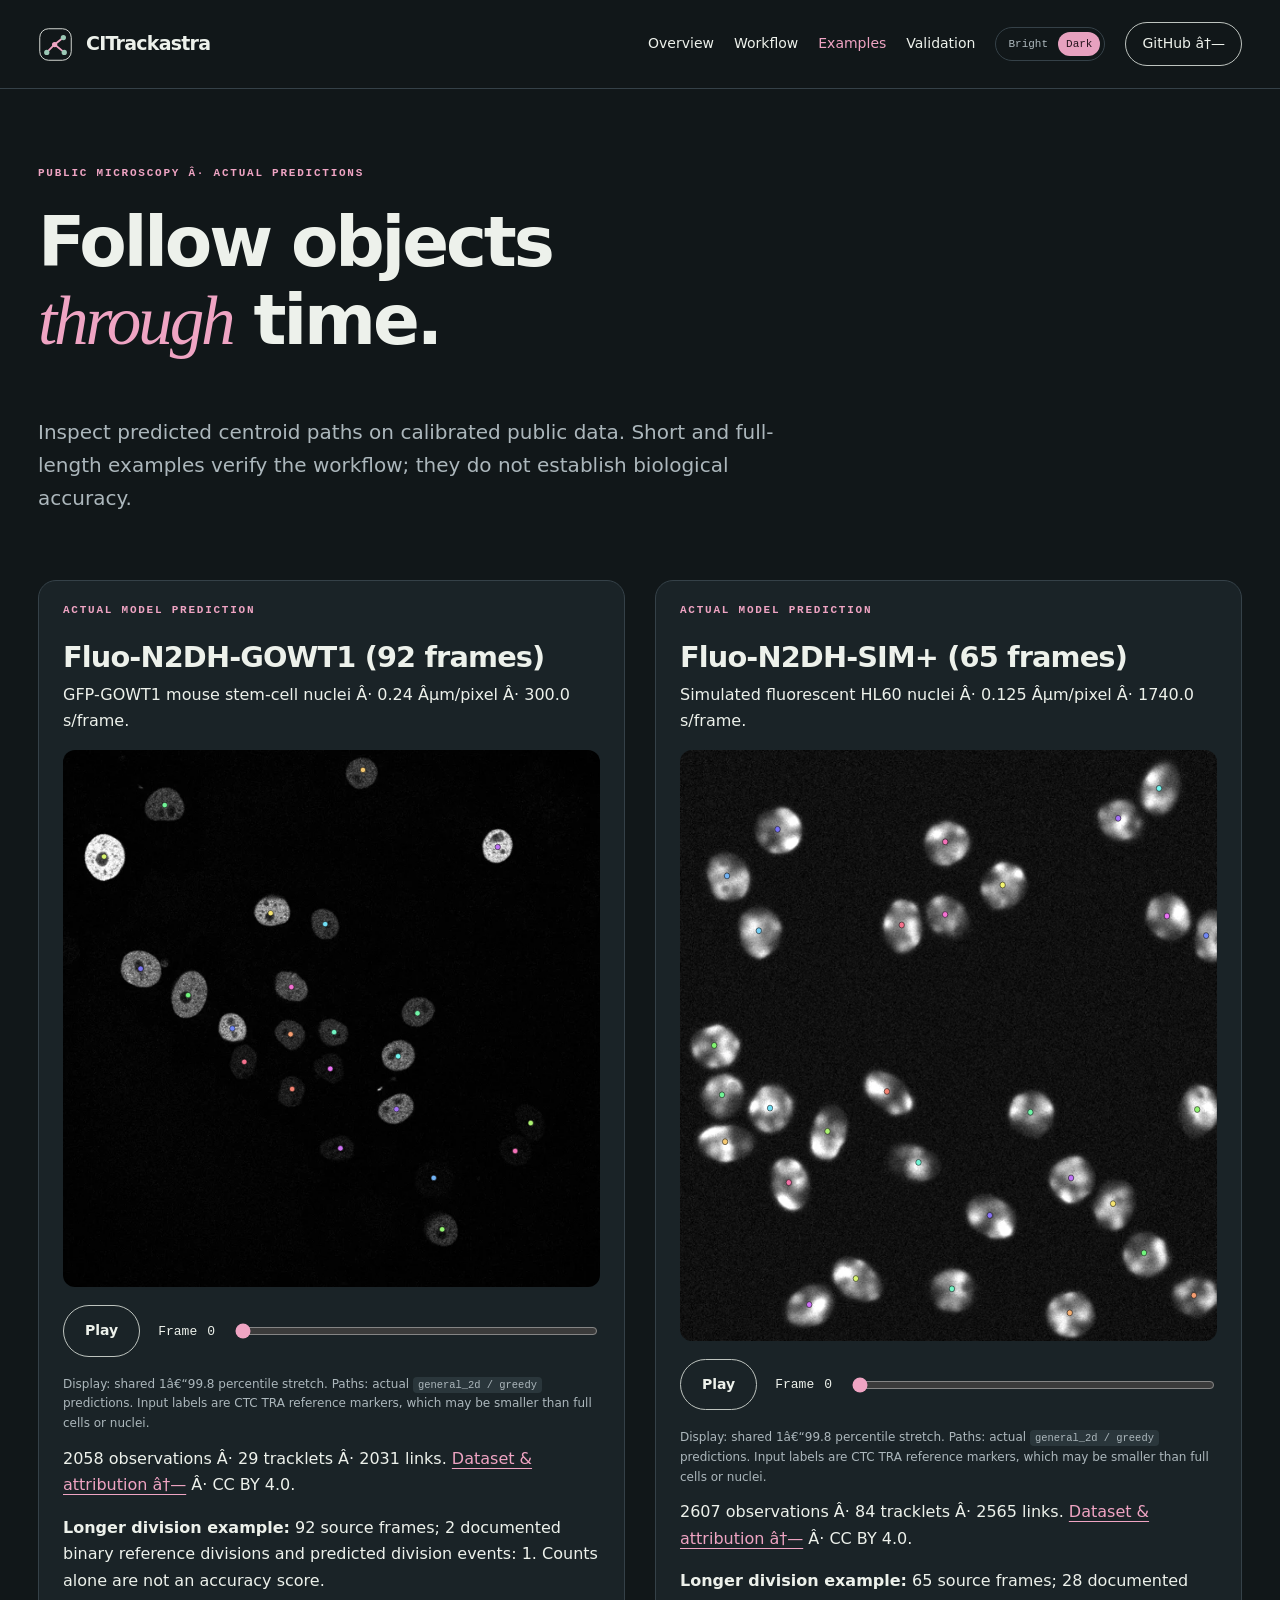
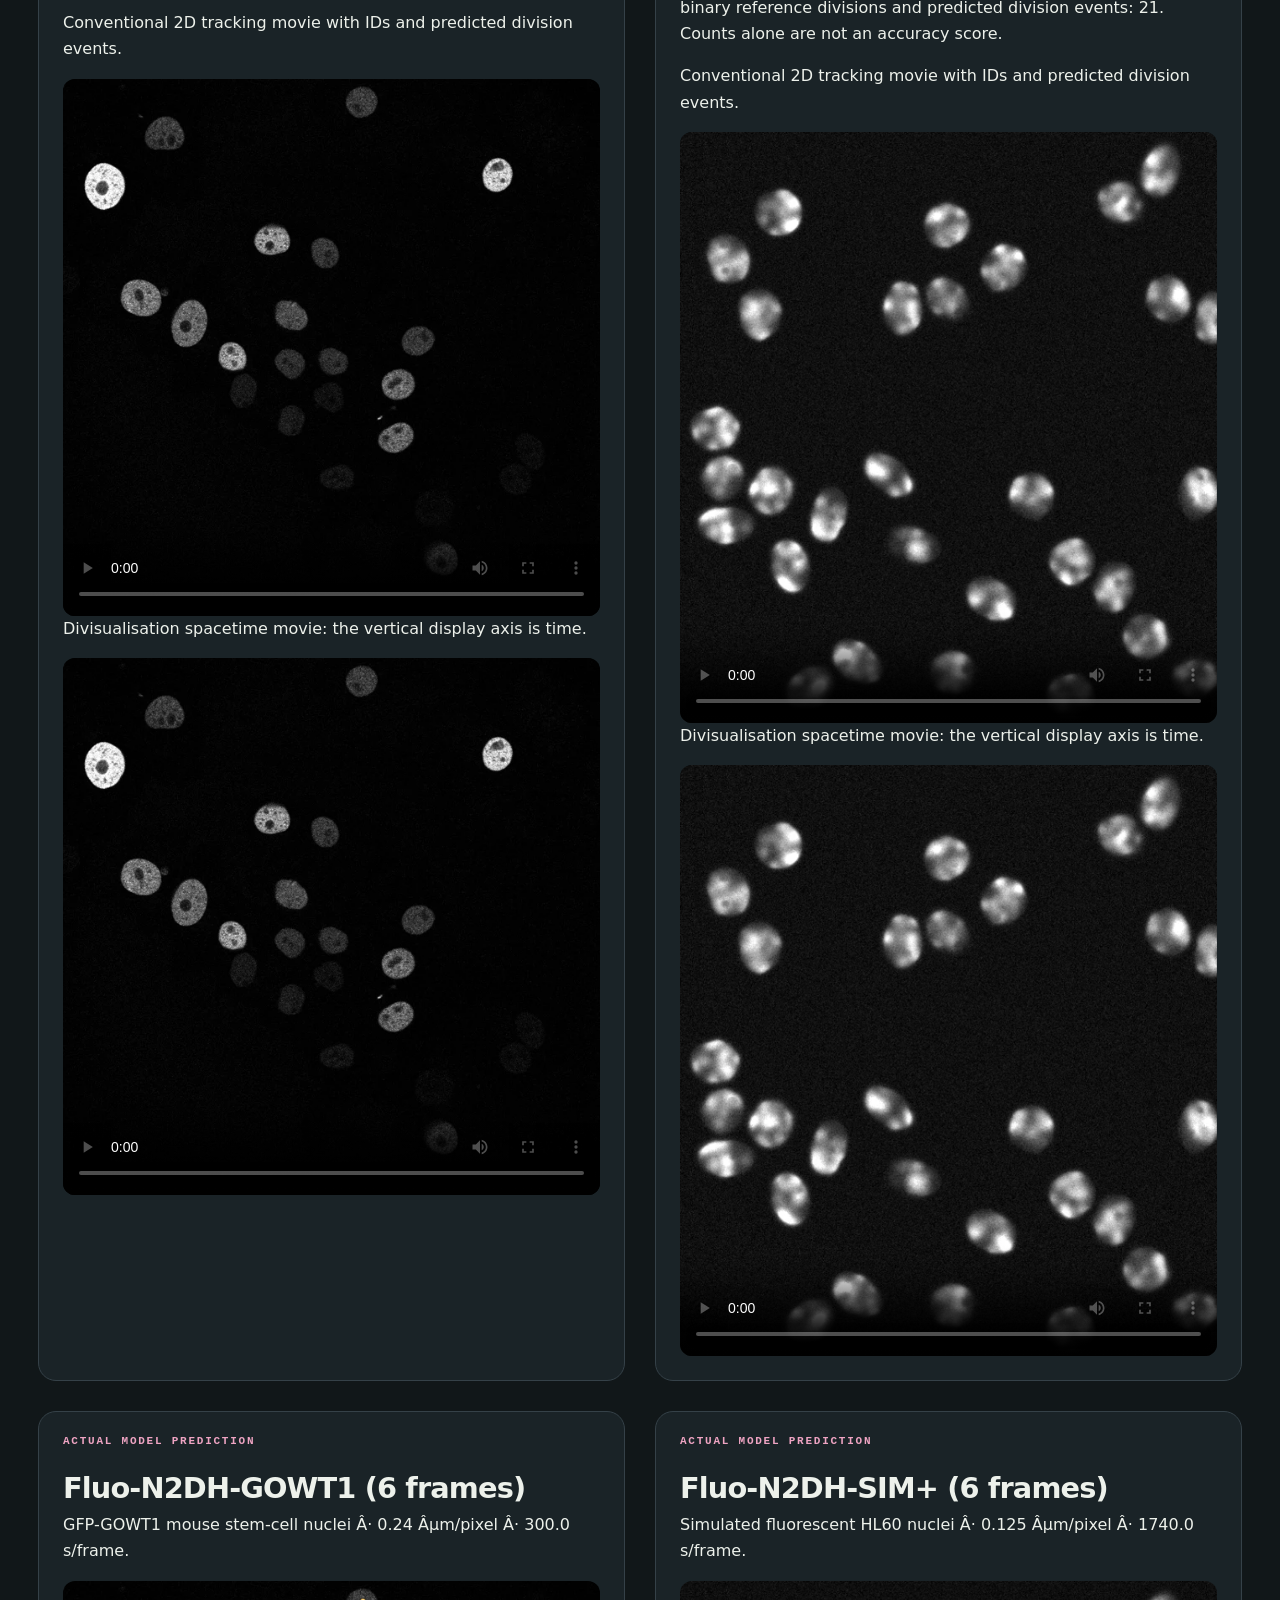
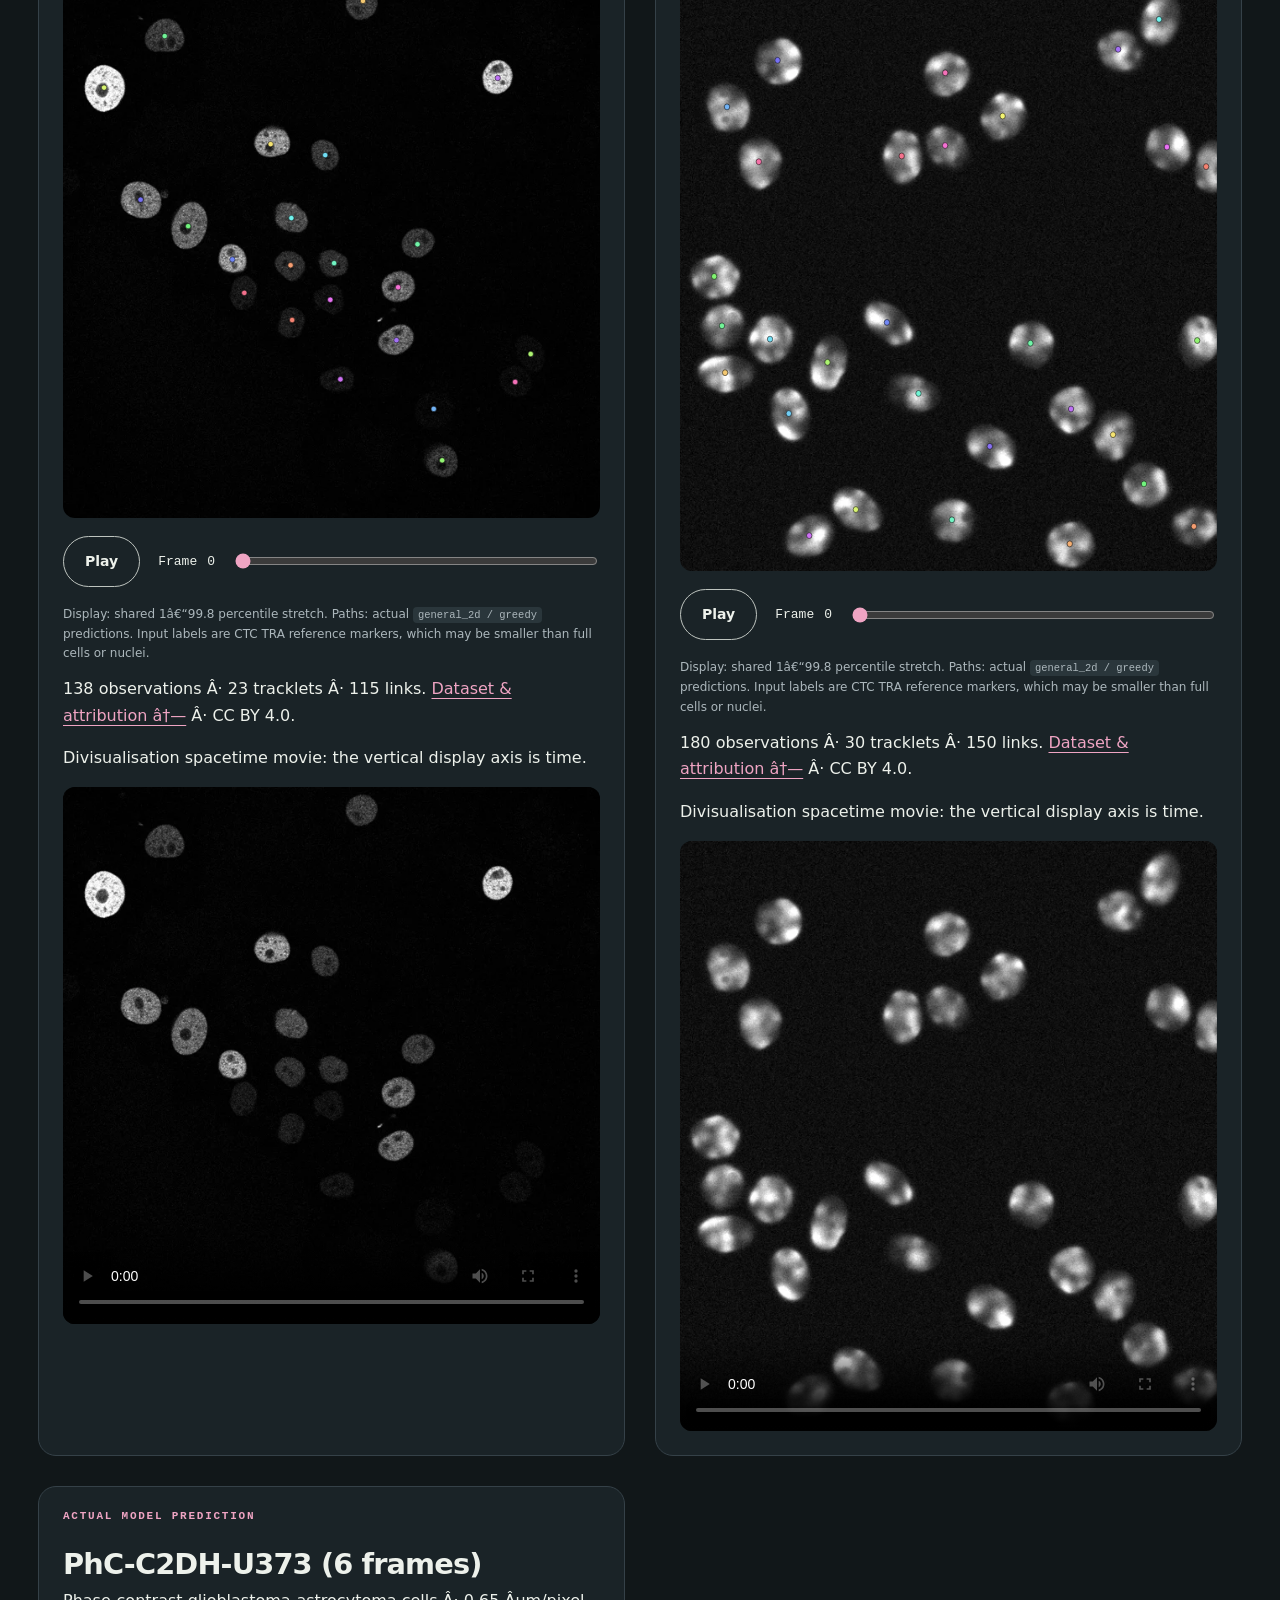
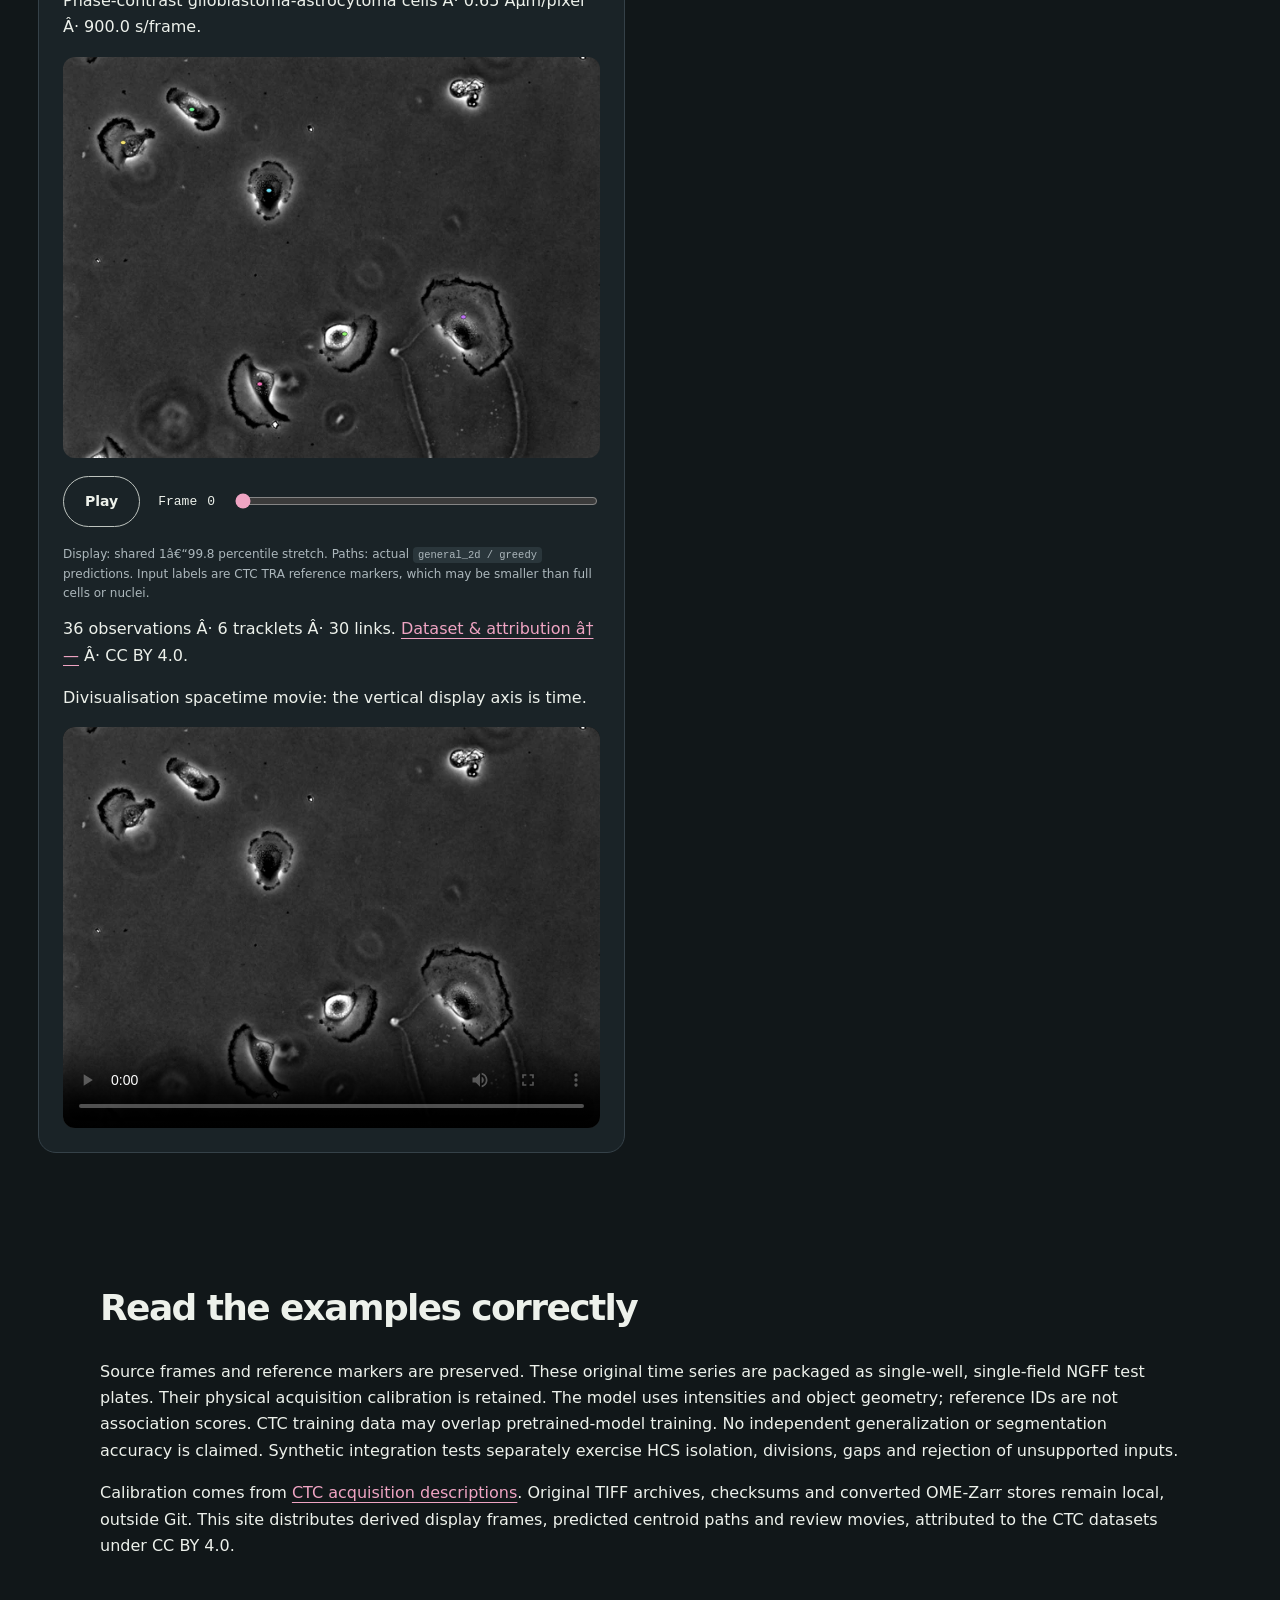
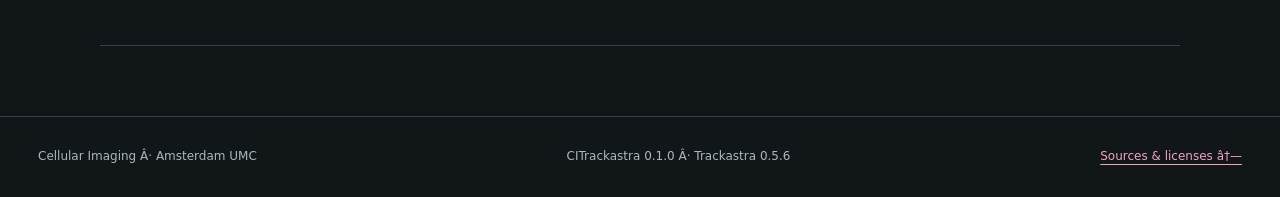
==== docs/examples.html @ 77b4cdcf "Add CITrackastra plate tracking workflow, movies, skills and documentation" ====
<!doctype html><html lang="en" data-theme="dark"><head><meta charset="utf-8"><meta name="viewport" content="width=device-width,initial-scale=1"><meta name="description" content="Calibrated OME-Zarr cell tracking with Trackastra, Bilayers and BIOMERO."><title>Actual tracking examples Â· CITrackastra</title><script src="assets/theme.js"></script><link rel="stylesheet" href="assets/style.css"><link rel="stylesheet" href="assets/themes.css"><link rel="stylesheet" href="assets/tracking.css"><script src="assets/site.js" defer></script></head><body><a class="skip" href="#main">Skip to content</a><header class="topbar"><div class="shell nav"><a class="brand" href="index.html"><svg viewBox="0 0 40 40" fill="none" aria-hidden="true"><rect x="2" y="2" width="36" height="36" rx="10" stroke="currentColor"/><path d="M10 29L19 20L29 12M19 20L30 29" stroke="#efa4c3" stroke-width="2"/><circle cx="10" cy="29" r="3" fill="#9bc8b5"/><circle cx="19" cy="20" r="3" fill="#efa4c3"/><circle cx="29" cy="12" r="3" fill="#9bc8b5"/><circle cx="30" cy="29" r="3" fill="#9bc8b5"/></svg>CITrackastra</a><nav class="navlinks" aria-label="Main navigation"><a href="index.html">Overview</a><a href="workflow.html">Workflow</a><a href="examples.html" aria-current="page">Examples</a><a href="validation.html">Validation</a><button type="button" class="theme-toggle" data-theme-toggle aria-label="Theme: Dark. Switch to Bright" aria-pressed="true"><span class="theme-bright">Bright</span><span class="theme-dark">Dark</span></button><a class="repo" href="https://github.com/Cellular-Imaging-Amsterdam-UMC/citrackastra">GitHub â†—</a></nav></div></header><main class="shell" id="main"><section class="page-head"><div class="eyebrow">Public microscopy Â· actual predictions</div><h1>Follow objects<br><em>through</em> time.</h1><p>Inspect predicted centroid paths on calibrated public data. Short and full-length examples verify the workflow; they do not establish biological accuracy.</p></section><div class="tracking-gallery"><article class="sample"><div class="sample-body"><div class="eyebrow">ACTUAL MODEL PREDICTION</div><h2>Fluo-N2DH-GOWT1 (92 frames)</h2><p>GFP-GOWT1 mouse stem-cell nuclei Â· 0.24 Âµm/pixel Â· 300.0 s/frame.</p><div class="track-viewer" data-sample="0"><img src="gallery/Fluo-N2DH-GOWT1-01-92frames-0.webp" alt="Source microscopy frame with predicted centroid trajectories"><svg viewBox="0 0 1000 1000" preserveAspectRatio="none" aria-label="Predicted object trajectories"></svg></div><div class="play-controls"><button class="button" type="button" data-play="0">Play</button><label>Frame <output id="frame-0">0</output><input type="range" min="0" max="91" value="0" step="1" data-frame="0" aria-label="Frame for Fluo-N2DH-GOWT1 (92 frames)"></label></div><p class="fine">Display: shared 1â€“99.8 percentile stretch. Paths: actual <code>general_2d / greedy</code> predictions. Input labels are CTC TRA reference markers, which may be smaller than full cells or nuclei.</p><p>2058 observations Â· 29 tracklets Â· 2031 links. <a href="https://zenodo.org/records/15608211">Dataset &amp; attribution â†—</a> Â· CC BY 4.0.</p><p><strong>Longer division example:</strong> 92 source frames; 2 documented binary reference divisions and predicted division events: 1. Counts alone are not an accuracy score.</p><p>Conventional 2D tracking movie with IDs and predicted division events.</p><video controls preload="metadata" width="960" poster="gallery/Fluo-N2DH-GOWT1-01-92frames-0.webp"><source src="gallery/Fluo-N2DH-GOWT1-01-92frames-tracking.mp4" type="video/mp4">Your browser does not support MP4 playback.</video><p>Divisualisation spacetime movie: the vertical display axis is time.</p><video controls preload="metadata" width="960" poster="gallery/Fluo-N2DH-GOWT1-01-92frames-0.webp"><source src="gallery/Fluo-N2DH-GOWT1-01-92frames-spacetime.mp4" type="video/mp4">Your browser does not support MP4 playback.</video></div></article><article class="sample"><div class="sample-body"><div class="eyebrow">ACTUAL MODEL PREDICTION</div><h2>Fluo-N2DH-SIM+ (65 frames)</h2><p>Simulated fluorescent HL60 nuclei Â· 0.125 Âµm/pixel Â· 1740.0 s/frame.</p><div class="track-viewer" data-sample="1"><img src="gallery/Fluo-N2DH-SIM+-01-65frames-0.webp" alt="Source microscopy frame with predicted centroid trajectories"><svg viewBox="0 0 1000 1000" preserveAspectRatio="none" aria-label="Predicted object trajectories"></svg></div><div class="play-controls"><button class="button" type="button" data-play="1">Play</button><label>Frame <output id="frame-1">0</output><input type="range" min="0" max="64" value="0" step="1" data-frame="1" aria-label="Frame for Fluo-N2DH-SIM+ (65 frames)"></label></div><p class="fine">Display: shared 1â€“99.8 percentile stretch. Paths: actual <code>general_2d / greedy</code> predictions. Input labels are CTC TRA reference markers, which may be smaller than full cells or nuclei.</p><p>2607 observations Â· 84 tracklets Â· 2565 links. <a href="https://zenodo.org/records/15608207">Dataset &amp; attribution â†—</a> Â· CC BY 4.0.</p><p><strong>Longer division example:</strong> 65 source frames; 28 documented binary reference divisions and predicted division events: 21. Counts alone are not an accuracy score.</p><p>Conventional 2D tracking movie with IDs and predicted division events.</p><video controls preload="metadata" width="960" poster="gallery/Fluo-N2DH-SIM+-01-65frames-0.webp"><source src="gallery/Fluo-N2DH-SIM+-01-65frames-tracking.mp4" type="video/mp4">Your browser does not support MP4 playback.</video><p>Divisualisation spacetime movie: the vertical display axis is time.</p><video controls preload="metadata" width="960" poster="gallery/Fluo-N2DH-SIM+-01-65frames-0.webp"><source src="gallery/Fluo-N2DH-SIM+-01-65frames-spacetime.mp4" type="video/mp4">Your browser does not support MP4 playback.</video></div></article><article class="sample"><div class="sample-body"><div class="eyebrow">ACTUAL MODEL PREDICTION</div><h2>Fluo-N2DH-GOWT1 (6 frames)</h2><p>GFP-GOWT1 mouse stem-cell nuclei Â· 0.24 Âµm/pixel Â· 300.0 s/frame.</p><div class="track-viewer" data-sample="2"><img src="gallery/Fluo-N2DH-GOWT1-01-6frames-0.webp" alt="Source microscopy frame with predicted centroid trajectories"><svg viewBox="0 0 1000 1000" preserveAspectRatio="none" aria-label="Predicted object trajectories"></svg></div><div class="play-controls"><button class="button" type="button" data-play="2">Play</button><label>Frame <output id="frame-2">0</output><input type="range" min="0" max="5" value="0" step="1" data-frame="2" aria-label="Frame for Fluo-N2DH-GOWT1 (6 frames)"></label></div><p class="fine">Display: shared 1â€“99.8 percentile stretch. Paths: actual <code>general_2d / greedy</code> predictions. Input labels are CTC TRA reference markers, which may be smaller than full cells or nuclei.</p><p>138 observations Â· 23 tracklets Â· 115 links. <a href="https://zenodo.org/records/15608211">Dataset &amp; attribution â†—</a> Â· CC BY 4.0.</p><p>Divisualisation spacetime movie: the vertical display axis is time.</p><video controls preload="metadata" width="960" poster="gallery/Fluo-N2DH-GOWT1-01-6frames-0.webp"><source src="gallery/Fluo-N2DH-GOWT1-01-6frames-spacetime.mp4" type="video/mp4">Your browser does not support MP4 playback.</video></div></article><article class="sample"><div class="sample-body"><div class="eyebrow">ACTUAL MODEL PREDICTION</div><h2>Fluo-N2DH-SIM+ (6 frames)</h2><p>Simulated fluorescent HL60 nuclei Â· 0.125 Âµm/pixel Â· 1740.0 s/frame.</p><div class="track-viewer" data-sample="3"><img src="gallery/Fluo-N2DH-SIM+-01-6frames-0.webp" alt="Source microscopy frame with predicted centroid trajectories"><svg viewBox="0 0 1000 1000" preserveAspectRatio="none" aria-label="Predicted object trajectories"></svg></div><div class="play-controls"><button class="button" type="button" data-play="3">Play</button><label>Frame <output id="frame-3">0</output><input type="range" min="0" max="5" value="0" step="1" data-frame="3" aria-label="Frame for Fluo-N2DH-SIM+ (6 frames)"></label></div><p class="fine">Display: shared 1â€“99.8 percentile stretch. Paths: actual <code>general_2d / greedy</code> predictions. Input labels are CTC TRA reference markers, which may be smaller than full cells or nuclei.</p><p>180 observations Â· 30 tracklets Â· 150 links. <a href="https://zenodo.org/records/15608207">Dataset &amp; attribution â†—</a> Â· CC BY 4.0.</p><p>Divisualisation spacetime movie: the vertical display axis is time.</p><video controls preload="metadata" width="960" poster="gallery/Fluo-N2DH-SIM+-01-6frames-0.webp"><source src="gallery/Fluo-N2DH-SIM+-01-6frames-spacetime.mp4" type="video/mp4">Your browser does not support MP4 playback.</video></div></article><article class="sample"><div class="sample-body"><div class="eyebrow">ACTUAL MODEL PREDICTION</div><h2>PhC-C2DH-U373 (6 frames)</h2><p>Phase-contrast glioblastoma-astrocytoma cells Â· 0.65 Âµm/pixel Â· 900.0 s/frame.</p><div class="track-viewer" data-sample="4"><img src="gallery/PhC-C2DH-U373-01-6frames-0.webp" alt="Source microscopy frame with predicted centroid trajectories"><svg viewBox="0 0 1000 1000" preserveAspectRatio="none" aria-label="Predicted object trajectories"></svg></div><div class="play-controls"><button class="button" type="button" data-play="4">Play</button><label>Frame <output id="frame-4">0</output><input type="range" min="0" max="5" value="0" step="1" data-frame="4" aria-label="Frame for PhC-C2DH-U373 (6 frames)"></label></div><p class="fine">Display: shared 1â€“99.8 percentile stretch. Paths: actual <code>general_2d / greedy</code> predictions. Input labels are CTC TRA reference markers, which may be smaller than full cells or nuclei.</p><p>36 observations Â· 6 tracklets Â· 30 links. <a href="https://zenodo.org/records/15608252">Dataset &amp; attribution â†—</a> Â· CC BY 4.0.</p><p>Divisualisation spacetime movie: the vertical display axis is time.</p><video controls preload="metadata" width="960" poster="gallery/PhC-C2DH-U373-01-6frames-0.webp"><source src="gallery/PhC-C2DH-U373-01-6frames-spacetime.mp4" type="video/mp4">Your browser does not support MP4 playback.</video></div></article></div><section class="section prose"><h2>Read the examples correctly</h2><p>Source frames and reference markers are preserved. These original time series are packaged as single-well, single-field NGFF test plates. Their physical acquisition calibration is retained. The model uses intensities and object geometry; reference IDs are not association scores. CTC training data may overlap pretrained-model training. No independent generalization or segmentation accuracy is claimed. Synthetic integration tests separately exercise HCS isolation, divisions, gaps and rejection of unsupported inputs.</p><p>Calibration comes from <a href="https://celltrackingchallenge.net/2d-datasets/">CTC acquisition descriptions</a>. Original TIFF archives, checksums and converted OME-Zarr stores remain local, outside Git. This site distributes derived display frames, predicted centroid paths and review movies, attributed to the CTC datasets under CC BY 4.0.</p></section></main><footer class="footer"><div class="shell footer-row"><span>Cellular Imaging Â· Amsterdam UMC</span><span>CITrackastra 0.1.0 Â· Trackastra 0.5.6</span><a href="https://github.com/Cellular-Imaging-Amsterdam-UMC/citrackastra/blob/main/NOTICE.md">Sources &amp; licenses â†—</a></div></footer></body></html>
---- docs/assets/style.css ----
:root{--ink:#20292e;--muted:#627078;--paper:#f8f7f3;--white:#fff;--accent:#a83469;--line:#dddeda;--mint:#dbece3;--warm:#f0e1da;--radius:18px;--mono:ui-monospace,SFMono-Regular,Consolas,monospace}*{box-sizing:border-box}html{scroll-behavior:smooth}body{margin:0;background:var(--paper);color:var(--ink);font:16px/1.65 system-ui,-apple-system,Segoe UI,sans-serif}a{color:var(--accent);text-underline-offset:4px}a:hover{text-decoration-thickness:2px}button,input,select{font:inherit}button,a,input,select{touch-action:manipulation}button:focus-visible,a:focus-visible,input:focus-visible,select:focus-visible{outline:3px solid #9bc8b5;outline-offset:4px}img{max-width:100%;display:block}h1,h2,h3,p{margin-top:0}h1,h2,h3{line-height:1.12;letter-spacing:-.045em}h1{font-size:clamp(2.7rem,5.8vw,6rem);font-weight:650}h2{font-size:clamp(2rem,3.6vw,3.6rem);font-weight:600}h3{font-size:1.35rem}code,pre,.eyebrow,.tag{font-family:var(--mono)}code{font-size:.87em;background:#ecece7;padding:2px 5px;border-radius:4px}pre{background:#222d32;color:#f1f1e9;padding:24px;border-radius:12px;overflow:auto;font-size:13px;line-height:1.8}pre code{background:none;padding:0;color:inherit}.shell{max-width:1320px;margin:auto;padding:0 38px}.topbar{position:relative;border-bottom:1px solid var(--line);background:var(--paper)}.nav{height:88px;display:flex;justify-content:space-between;align-items:center;gap:24px}.brand{display:flex;align-items:center;gap:13px;font-weight:700;font-size:19px;color:var(--ink);text-decoration:none;letter-spacing:-.04em}.brand svg{width:35px;height:35px}.navlinks{display:flex;gap:26px;align-items:center;font-size:14px}.navlinks a{color:var(--ink);text-decoration:none}.navlinks a[aria-current=page]{color:var(--accent)}.repo{border:1px solid #bec4bf;border-radius:30px;padding:9px 16px}.eyebrow{text-transform:uppercase;letter-spacing:.16em;font-size:11px;font-weight:600;color:var(--accent);margin-bottom:22px}.hero{display:grid;grid-template-columns:1.05fr 1fr;gap:65px;padding:80px 0 70px;align-items:center}.hero p{font-size:18px;max-width:540px;color:var(--muted)}.hero h1 em{font-family:Georgia,serif;font-weight:400;color:var(--accent)}.actions{display:flex;flex-wrap:wrap;gap:12px;margin:28px 0}.button{display:inline-flex;align-items:center;justify-content:center;gap:10px;padding:13px 21px;border:1px solid #bec4bf;border-radius:30px;color:var(--ink);background:none;text-decoration:none;font-size:14px;font-weight:600;cursor:pointer}.button.primary{background:var(--ink);color:white;border-color:var(--ink)}.button:hover{transform:translateY(-1px)}.fine{font-size:12px!important;color:var(--muted)}.hero-visual{position:relative;background:#e9e7df;border-radius:24px;padding:18px;transform:rotate(1deg)}.image-mosaic{display:grid;grid-template-columns:1fr 1fr;gap:10px}.image-mosaic img{width:100%;height:205px;object-fit:cover;border-radius:9px}.image-mosaic img:first-child{grid-row:span 2;height:420px}.visual-caption{display:flex;align-items:center;justify-content:space-between;font-size:11px;letter-spacing:.07em;padding-top:14px;font-family:var(--mono)}.legend-dot{display:inline-block;width:9px;height:9px;background:#ff32a0;border-radius:50%;margin-right:6px}.stats{display:grid;grid-template-columns:repeat(4,1fr);border-top:1px solid var(--line);border-bottom:1px solid var(--line);padding:24px 0;gap:20px}.stats strong{font-size:29px;display:block;font-weight:600;line-height:1.2}.stats span{font-size:12px;color:var(--muted)}.section{padding:78px 0;border-bottom:1px solid var(--line)}.section-head{display:grid;grid-template-columns:1fr 1fr;gap:55px;align-items:end;margin-bottom:35px}.section-head h2{margin-bottom:0}.section-head p{color:var(--muted);max-width:550px}.steps{display:grid;grid-template-columns:repeat(4,1fr);gap:24px}.step{padding:25px 0;border-top:2px solid #bfc8bf}.step .number{font:12px var(--mono);color:var(--accent);display:block;margin-bottom:28px}.step h3{letter-spacing:-.03em}.step p{font-size:14px;color:var(--muted)}.callout{background:var(--mint);padding:30px;border-radius:var(--radius);font-size:15px}.callout.warning{background:var(--warm)}.callout h3{margin-bottom:10px}.split{display:grid;grid-template-columns:1fr 1fr;gap:36px}.feature-links{display:grid;grid-template-columns:repeat(3,1fr);gap:20px}.feature-card{background:white;border:1px solid var(--line);border-radius:var(--radius);padding:28px;text-decoration:none;color:var(--ink)}.feature-card small{font:11px var(--mono);color:var(--accent);text-transform:uppercase}.feature-card h3{margin:22px 0 12px}.feature-card p{font-size:14px;color:var(--muted)}.page-head{padding:65px 0 30px}.page-head h1{font-size:clamp(2.5rem,5vw,4.7rem);max-width:900px}.page-head p{max-width:820px;font-size:18px;color:var(--muted)}.toolbar{display:flex;gap:12px;flex-wrap:wrap;align-items:center;padding:22px 0;border-top:1px solid var(--line);border-bottom:1px solid var(--line);margin-bottom:32px}.toolbar input{min-width:240px;flex:1;background:white;border:1px solid #cbd0ca;border-radius:8px;padding:12px 15px}.toolbar select{padding:12px;background:white;border:1px solid #cbd0ca;border-radius:8px;color:var(--ink)}.result-count{font-size:12px;font-family:var(--mono);color:var(--muted);min-width:95px}.gallery{display:grid;grid-template-columns:repeat(2,minmax(0,1fr));gap:30px;align-items:start;padding-bottom:65px}.sample{background:white;border:1px solid var(--line);border-radius:var(--radius);overflow:hidden;scroll-margin-top:25px}.sample-top{padding:24px 24px 16px}.sample h2{font-size:23px;letter-spacing:-.03em;overflow-wrap:anywhere;margin-bottom:8px}.sample-kind{color:var(--muted);font-size:13px}.tags{display:flex;flex-wrap:wrap;gap:6px;margin-top:13px}.tag{font-size:10px;letter-spacing:.02em;background:#f1f2ed;padding:3px 7px;border-radius:5px}.tag.success{background:#e5f0e8;color:#28543e}.tag.failed{background:#f5e3e7;color:#8a3651}.comparison{display:grid;grid-template-columns:1fr 1fr;background:#ebece7;gap:2px}.comparison figure{margin:0;position:relative;min-width:0}.comparison img{width:100%;height:245px;object-fit:contain;background:#eeefeb}.comparison figcaption{padding:7px 12px;font:10px var(--mono);color:var(--muted)}.sample-body{padding:20px 24px 24px}.sample-body select{width:100%;border:1px solid #cbd0ca;border-radius:6px;padding:10px;color:var(--ink);background:white;font-size:13px}.prompt{font-size:13px;color:var(--muted);margin:14px 0 10px;min-height:42px}.status{font-size:12px;padding:10px 12px;border-radius:6px;background:#edf2ed;line-height:1.5;overflow-wrap:anywhere}.status.failed{background:#f7ecee;color:#873449}.status.pending{background:#f0efe8}.downloads{display:flex;gap:14px;flex-wrap:wrap;margin:13px 0;font-size:12px}.metadata{font-size:12px;color:var(--muted)}.metadata summary{cursor:pointer;color:var(--ink);padding:8px 0}.metadata p{margin:8px 0;overflow-wrap:anywhere}.metadata li{margin-bottom:8px}.metadata code{font-size:11px}.empty-image{height:245px;display:grid;place-items:center;text-align:center;padding:25px;color:var(--muted);font-size:12px}.sample[hidden]{display:none}.prose{max-width:890px;padding:25px 0 70px}.prose h2{font-size:31px;margin-top:55px}.prose h3{margin-top:35px}.prose table{border-collapse:collapse;width:100%;font-size:13px;display:block;overflow-x:auto}.prose td,.prose th{padding:12px;border-bottom:1px solid var(--line);text-align:left;vertical-align:top}.prose th{background:#edeee8}.prose img{border-radius:12px}.prose ul,.prose ol{padding-left:22px}.prose li{margin-bottom:8px}.footer{border-top:1px solid var(--line);padding:30px 0;color:var(--muted);font-size:12px}.footer-row{display:flex;justify-content:space-between;gap:20px;flex-wrap:wrap}.skip{position:absolute;left:-1000px}.skip:focus{left:15px;top:10px;background:white;padding:12px;z-index:5}@media(max-width:900px){.shell{padding:0 24px}.hero{gap:30px;padding-top:45px}.hero h1{font-size:49px}.image-mosaic img{height:155px}.image-mosaic img:first-child{height:320px}.steps{grid-template-columns:repeat(2,1fr)}.comparison img,.empty-image{height:190px}.navlinks{gap:15px}}@media(max-width:650px){.nav{height:auto;padding:22px 0;align-items:flex-start;flex-direction:column;gap:17px}.navlinks{flex-wrap:wrap;font-size:12px;gap:18px}.repo{padding:4px 11px}.hero{grid-template-columns:1fr;padding-top:35px;gap:30px}.hero h1{font-size:52px}.hero-visual{max-width:500px}.section{padding:48px 0}.section-head,.split{grid-template-columns:1fr;gap:15px}.stats{grid-template-columns:repeat(2,1fr);gap:25px}.feature-links,.gallery{grid-template-columns:1fr}.page-head{padding-top:40px}.page-head h1{font-size:44px}.toolbar select{flex:1;font-size:13px}.toolbar input{flex-basis:100%;min-width:0}.comparison img,.empty-image{height:210px}.steps{gap:18px}.prose pre{margin-left:-10px;margin-right:-10px;padding:17px;font-size:11px}}
---- docs/assets/themes.css ----
html{color-scheme:light}html[data-theme=dark]{color-scheme:dark;--ink:#edf1eb;--muted:#acb7bc;--paper:#111719;--white:#1a2327;--accent:#efa4c3;--line:#354148;--mint:#20372e;--warm:#392b30}
.theme-toggle{display:inline-flex;align-items:center;gap:2px;padding:4px;background:transparent;color:var(--muted);border:1px solid var(--line);border-radius:30px;cursor:pointer;flex-shrink:0}.theme-toggle span{padding:4px 8px;border-radius:20px;font:11px/1.5 var(--mono)}html[data-theme=dark] .theme-dark{background:#e7a1bf;color:#25121c}html[data-theme=bright] .theme-bright{background:#243136;color:#fff}
html[data-theme=dark] .sample,html[data-theme=dark] .feature-card,html[data-theme=dark] .toolbar input,html[data-theme=dark] .toolbar select,html[data-theme=dark] .sample-body select{background:var(--white);color:var(--ink);border-color:var(--line)}html[data-theme=dark] .toolbar input::placeholder{color:var(--muted)}html[data-theme=dark] .hero-visual{background:#23302d}html[data-theme=dark] .comparison{background:#33413e}html[data-theme=dark] .comparison img,html[data-theme=dark] .empty-image{background:#0d1316}html[data-theme=dark] code{background:#2a363b}html[data-theme=dark] pre code{background:none}html[data-theme=dark] .prose th{background:#243037}html[data-theme=dark] .tag{background:#2c383e;color:#c2ced2}html[data-theme=dark] .tag.success,html[data-theme=dark] .status{background:#243e31;color:#c6e2d0}html[data-theme=dark] .tag.failed,html[data-theme=dark] .status.failed{background:#4a2934;color:#ffd1e0}html[data-theme=dark] .status.pending{background:#34362b;color:#dedfc9}html[data-theme=dark] .button.primary{background:#e4ede6;color:#172421;border-color:#e4ede6}html[data-theme=dark] .skip:focus{background:#202b30}
@media(min-width:901px){.navlinks{gap:20px}}

.navlinks{flex-wrap:wrap}
---- docs/assets/tracking.css ----
.page-head{padding:75px 0 45px;max-width:950px}.page-head h1{font-size:clamp(2.8rem,5.4vw,5.3rem)}.page-head h1 em{font-family:Georgia,serif;color:var(--accent);font-weight:400}.page-head p{font-size:20px;color:var(--muted);max-width:750px}.prose{max-width:1080px;margin:0 auto 70px}.prose h2{margin-top:50px;font-size:2.25rem}.prose table{border-collapse:collapse;width:100%;font-size:14px}.prose th,.prose td{border-bottom:1px solid var(--line);padding:13px;text-align:left;vertical-align:top}.prose td:first-child{font-weight:600}.table-scroll{overflow:auto}.hero-visual img{border-radius:12px;width:100%;aspect-ratio:1;object-fit:cover}.tracking-gallery{display:grid;grid-template-columns:1fr 1fr;gap:30px;margin-bottom:60px}.tracking-gallery h2{font-size:1.8rem}.track-viewer{position:relative;background:#080b0d;line-height:0;border-radius:12px;overflow:hidden}.track-viewer img{width:100%;height:100%;display:block}.track-viewer svg{position:absolute;inset:0;width:100%;height:100%;pointer-events:none}.play-controls{display:flex;gap:18px;align-items:center;margin:18px 0}.play-controls label{display:flex;align-items:center;gap:10px;flex:1;font:13px var(--mono)}.play-controls input{width:100%;min-width:40px;accent-color:var(--accent)}.play-controls output{min-width:16px}.schematic{padding:100px 30px;font:20px/3 var(--mono);color:var(--ink)}@media(max-width:900px){.tracking-gallery{grid-template-columns:1fr}.nav{height:auto;padding-top:20px;padding-bottom:20px}.navlinks{gap:12px}.prose h2{font-size:1.8rem}}@media(prefers-reduced-motion:reduce){html{scroll-behavior:auto}.button:hover{transform:none}}
video{display:block;width:100%;height:auto;border-radius:12px;background:#080b0d}
.topbar .nav{padding-left:38px;padding-right:38px}@media(max-width:900px){.topbar .nav{padding-left:24px;padding-right:24px}}
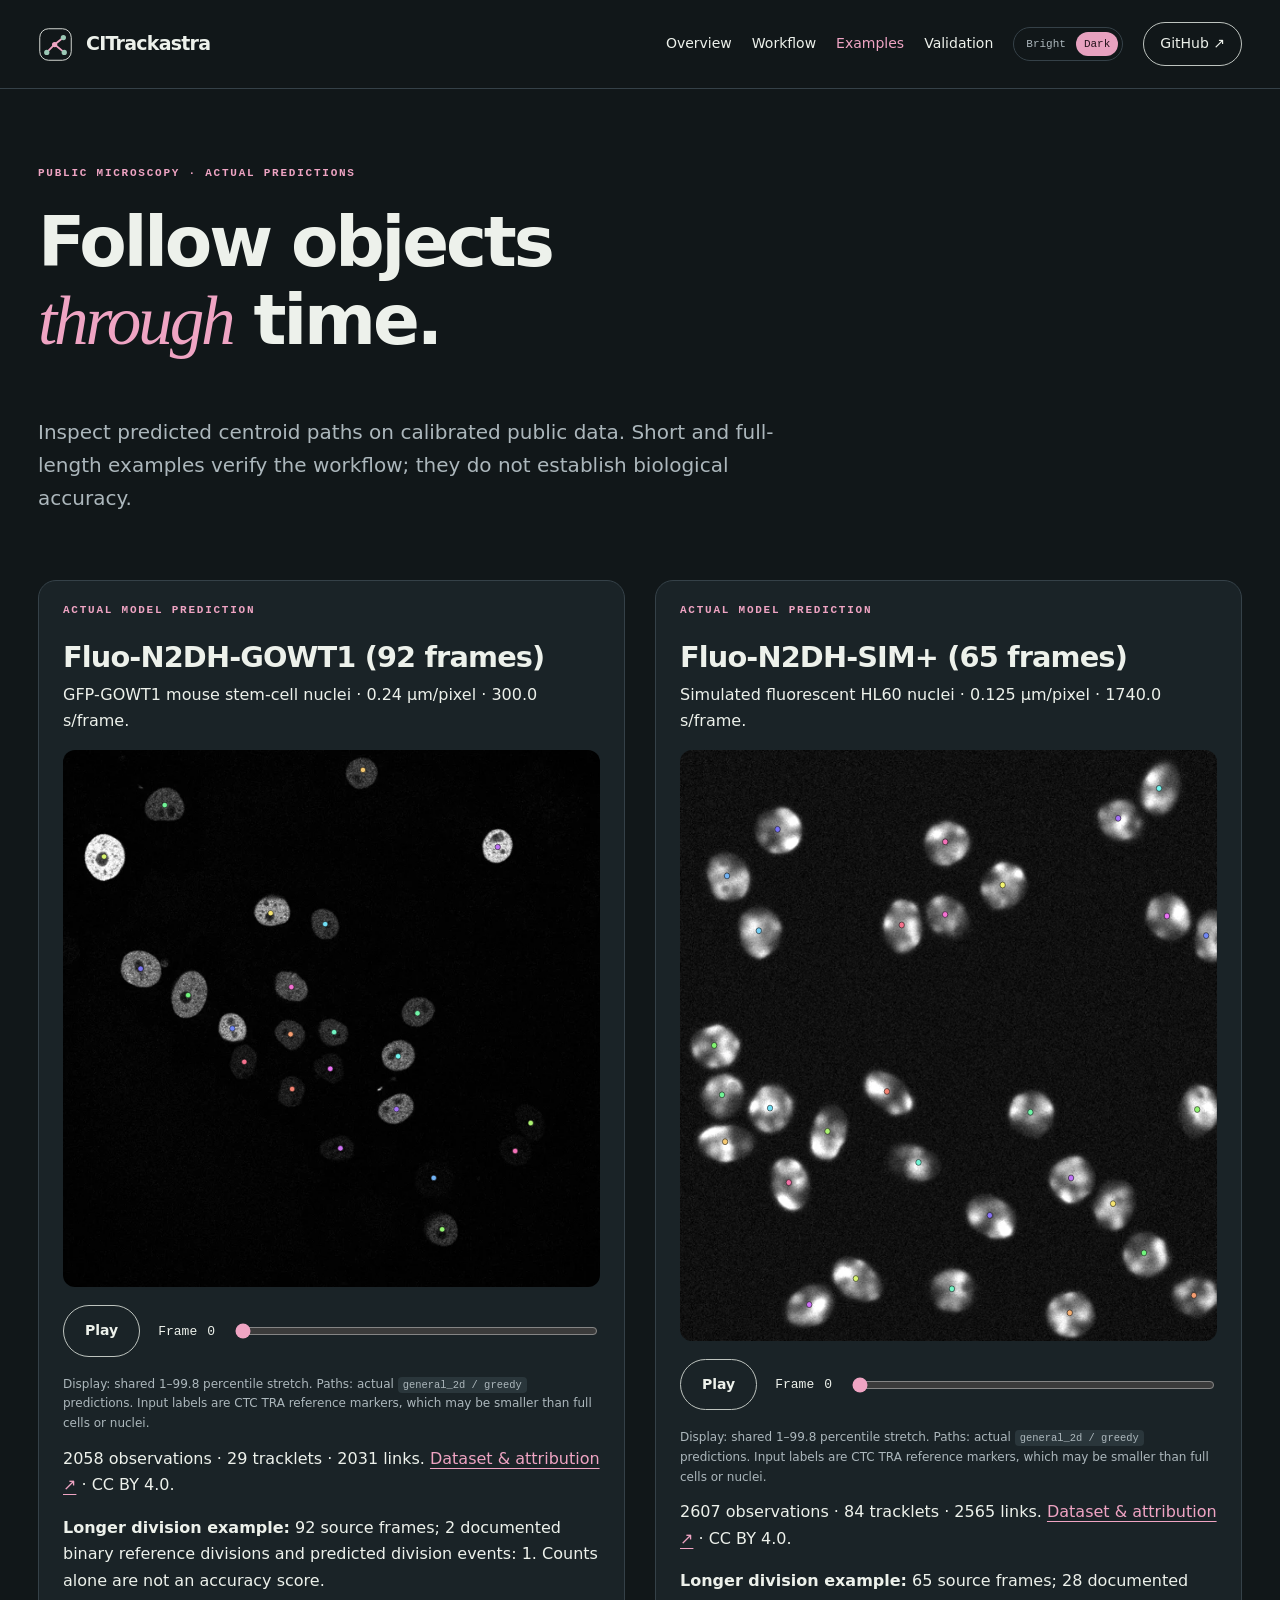
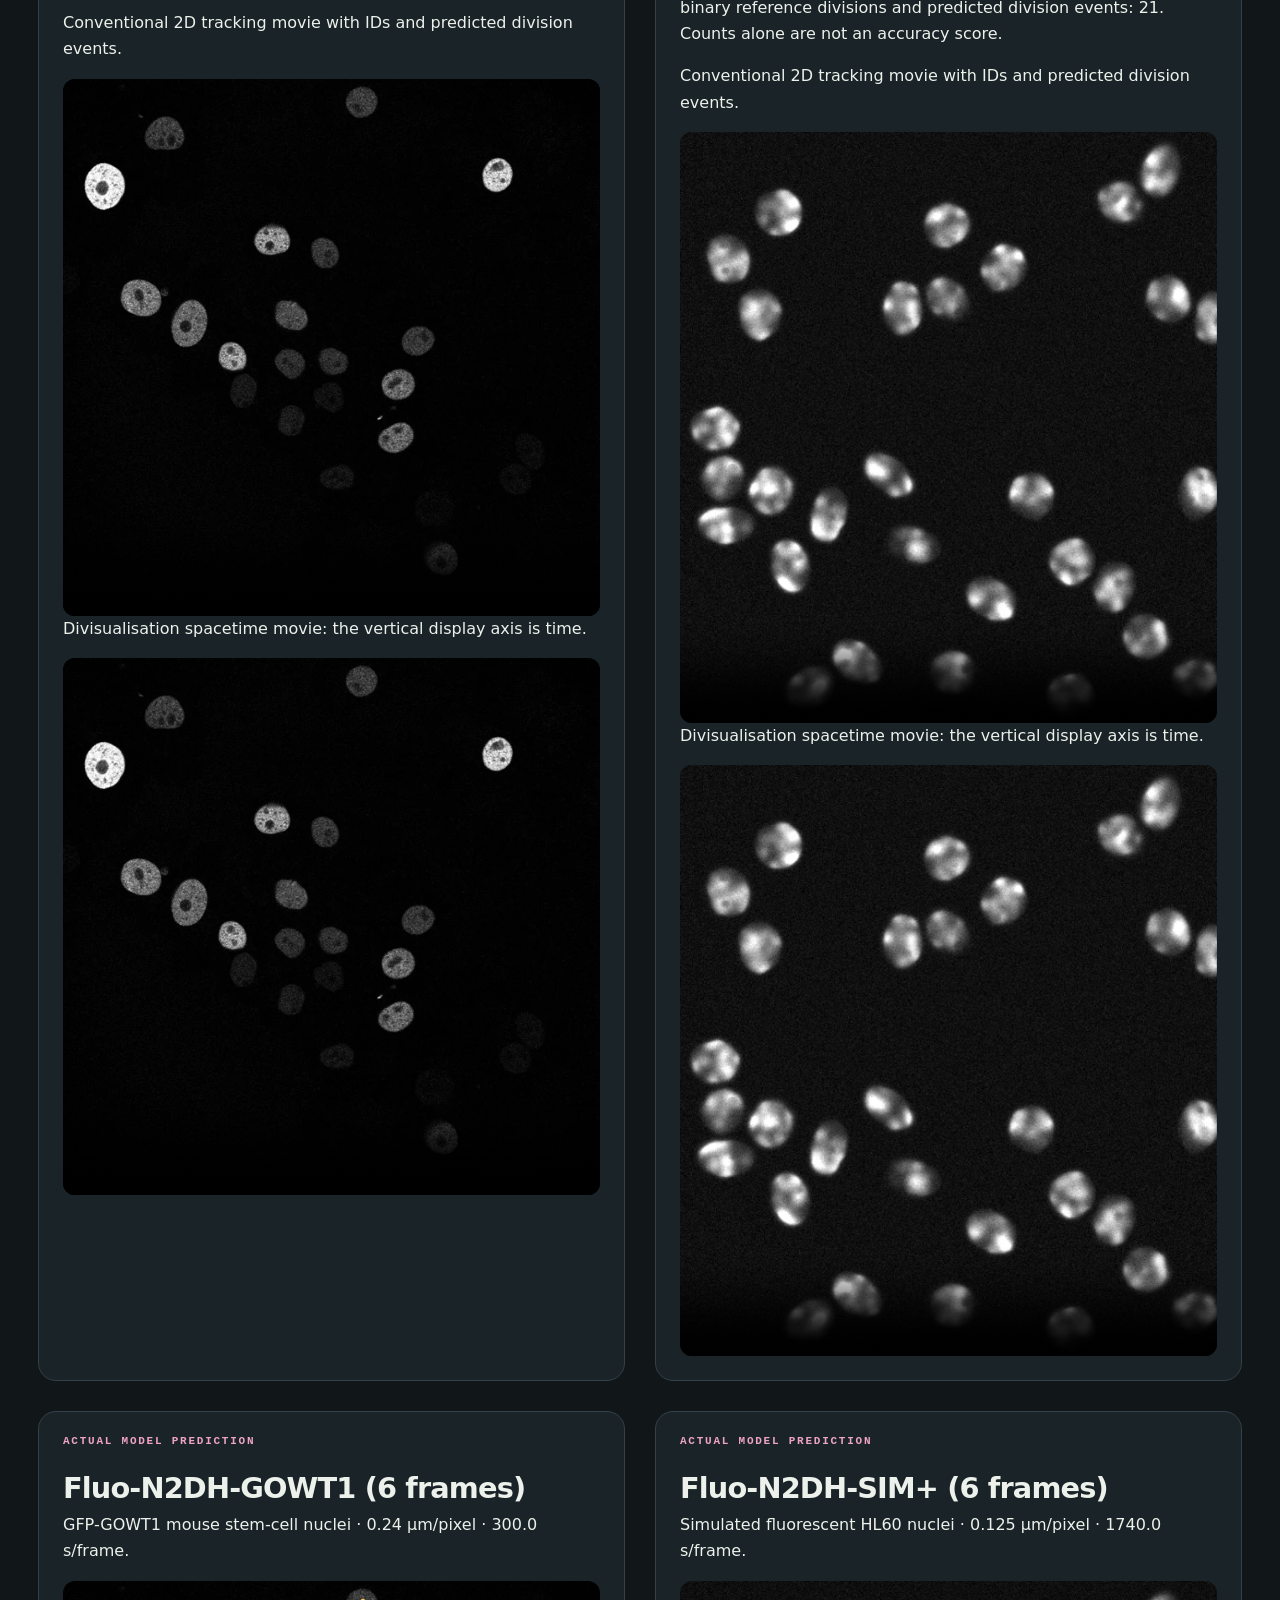
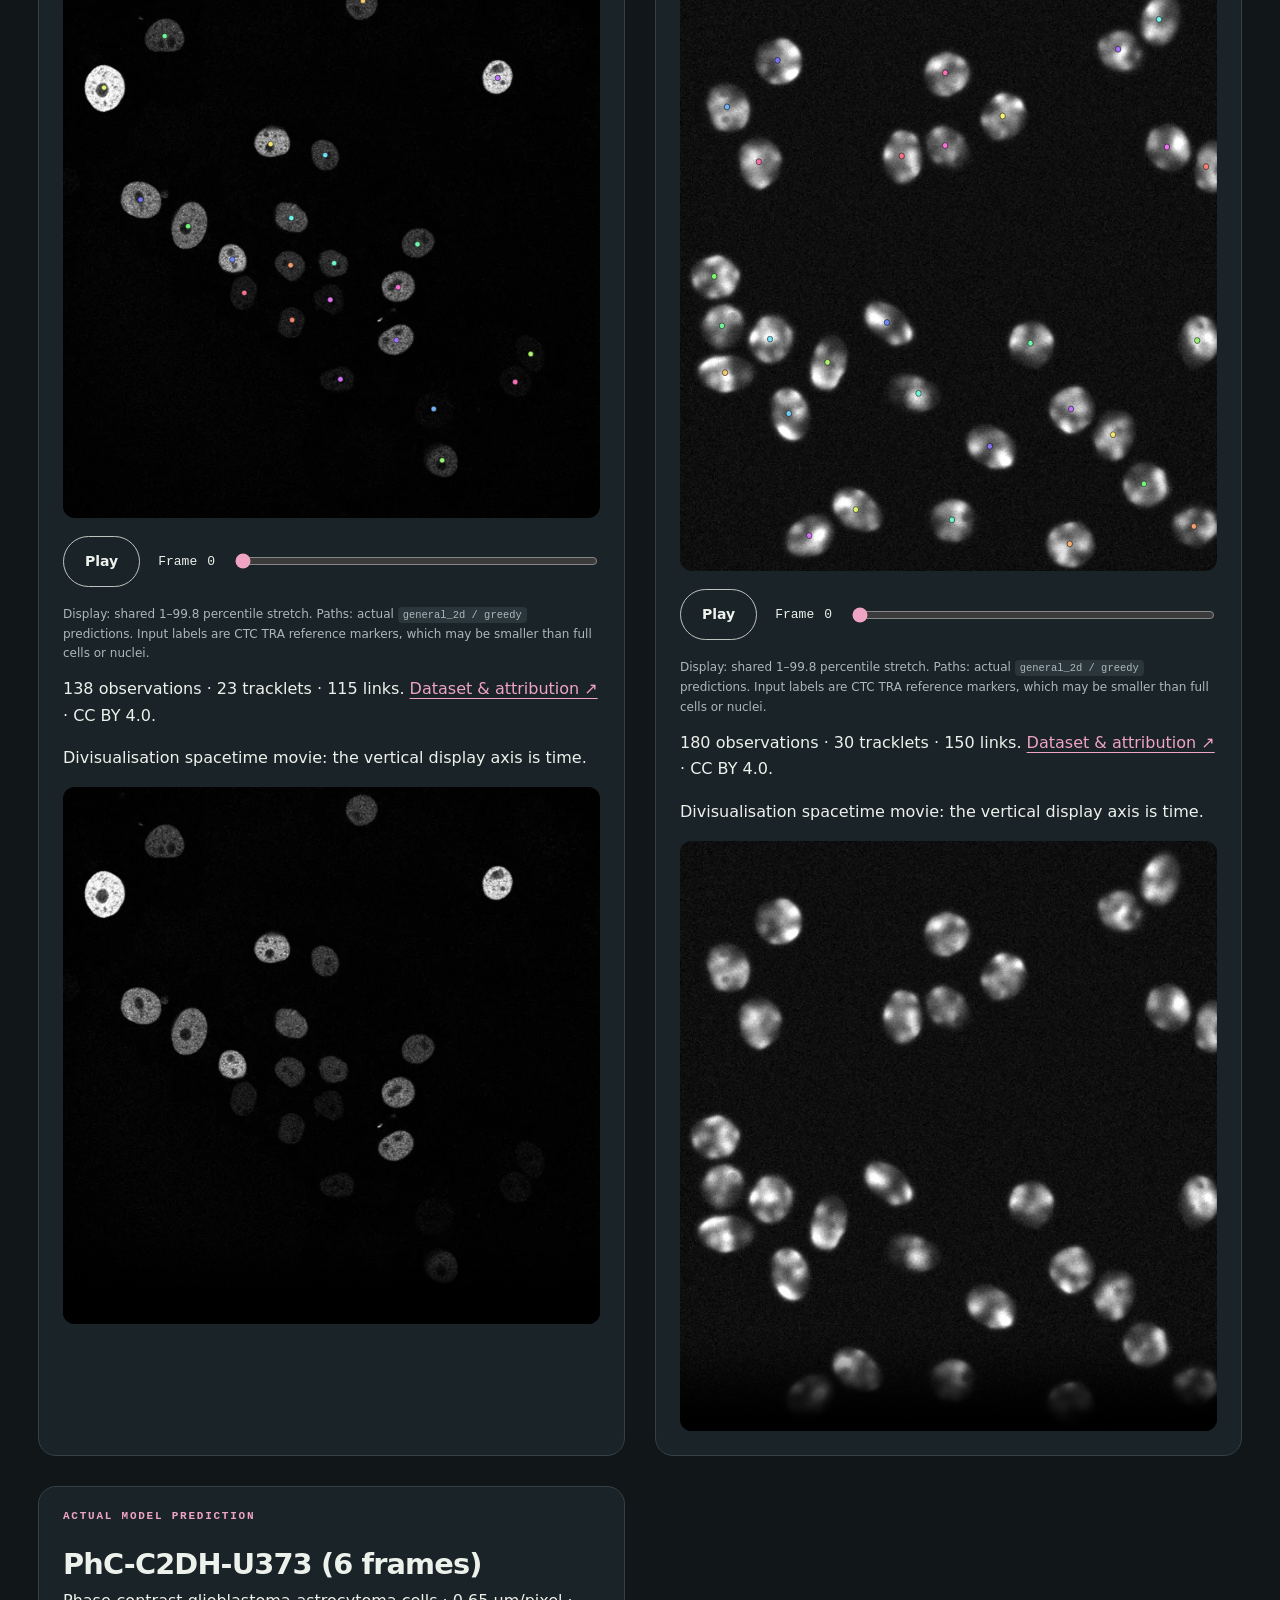
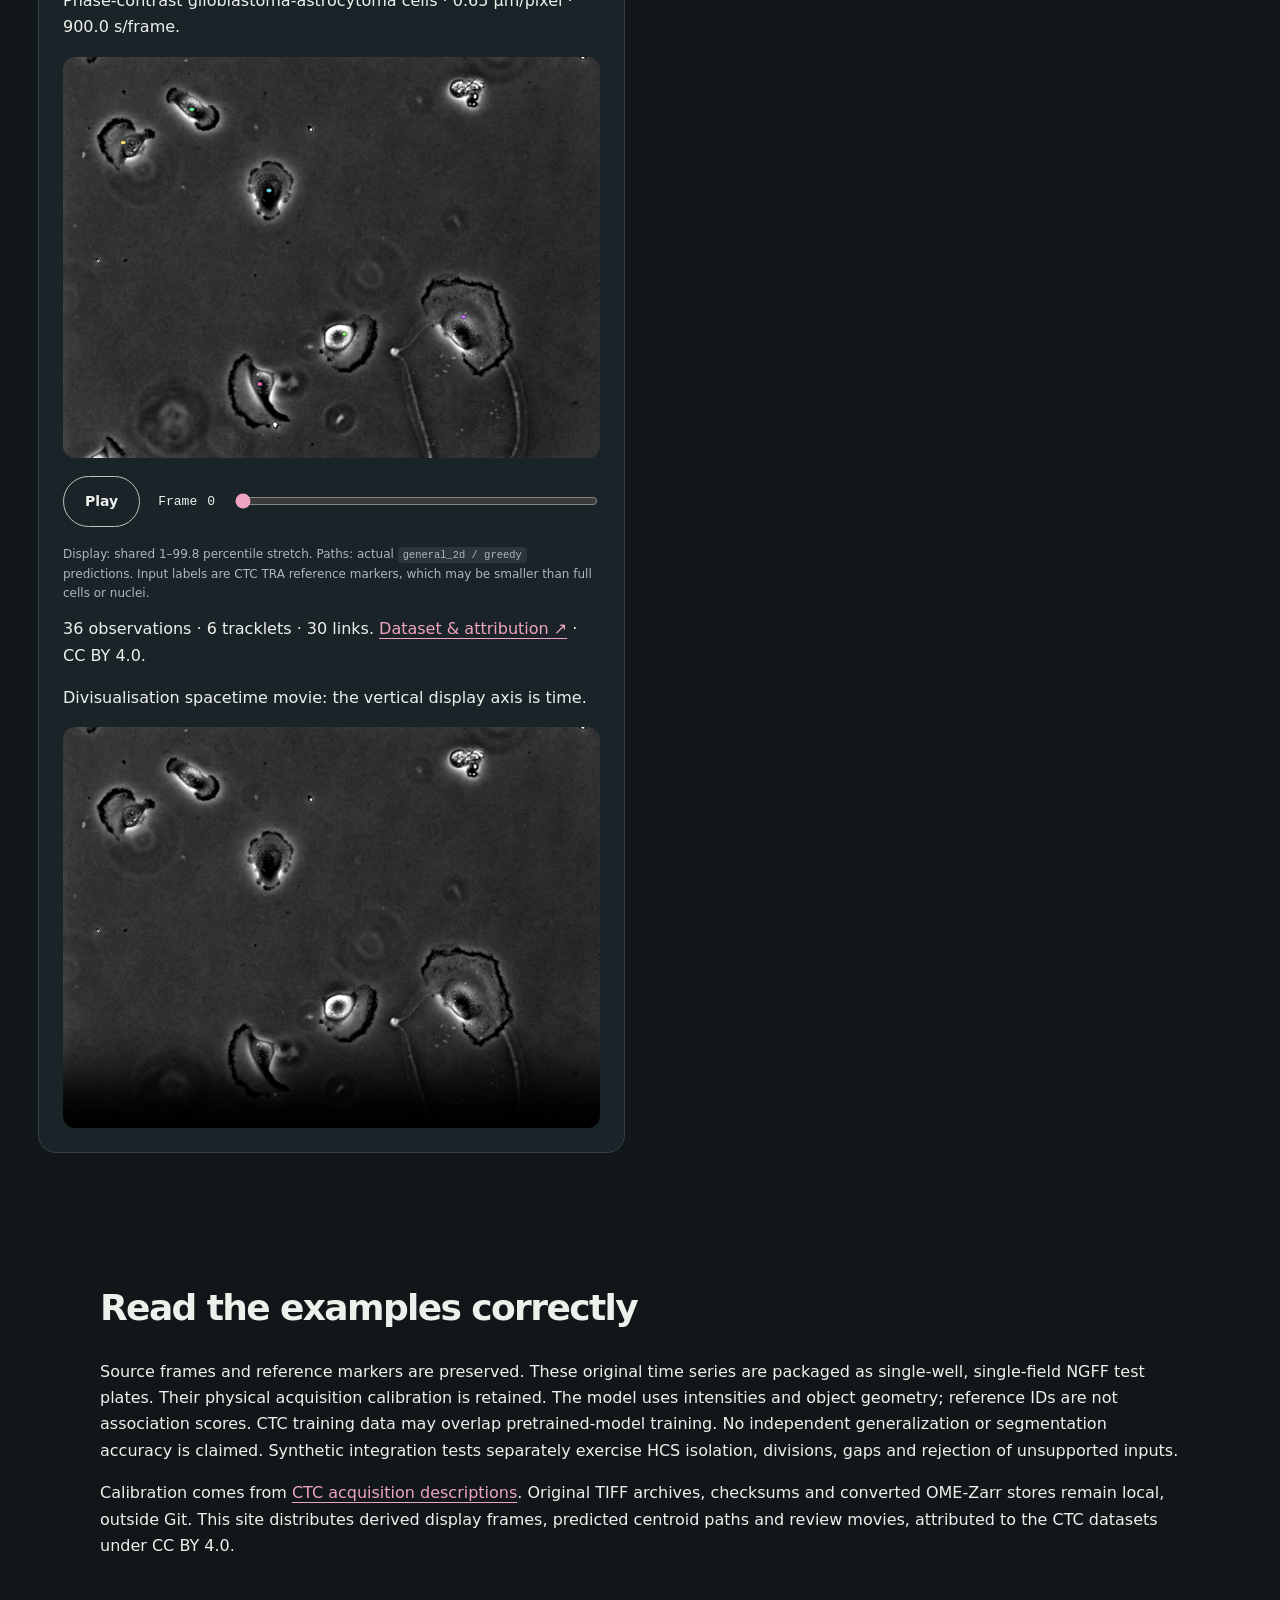
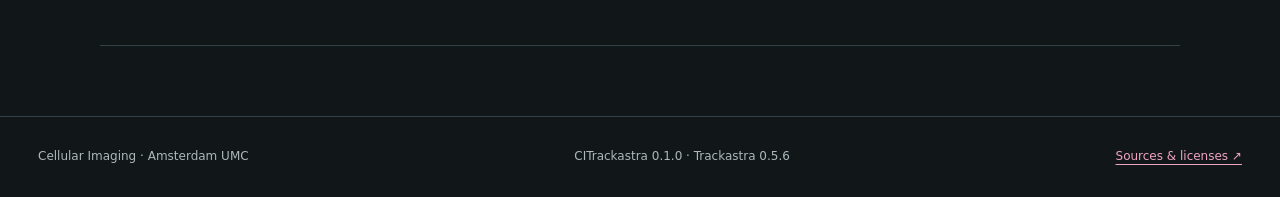
==== commit 935c0363: "Fix UTF-8 text encoding and validate published page text" ====
--- a/docs/examples.html
+++ b/docs/examples.html
@@ -1 +1 @@
-<!doctype html><html lang="en" data-theme="dark"><head><meta charset="utf-8"><meta name="viewport" content="width=device-width,initial-scale=1"><meta name="description" content="Calibrated OME-Zarr cell tracking with Trackastra, Bilayers and BIOMERO."><title>Actual tracking examples Â· CITrackastra</title><script src="assets/theme.js"></script><link rel="stylesheet" href="assets/style.css"><link rel="stylesheet" href="assets/themes.css"><link rel="stylesheet" href="assets/tracking.css"><script src="assets/site.js" defer></script></head><body><a class="skip" href="#main">Skip to content</a><header class="topbar"><div class="shell nav"><a class="brand" href="index.html"><svg viewBox="0 0 40 40" fill="none" aria-hidden="true"><rect x="2" y="2" width="36" height="36" rx="10" stroke="currentColor"/><path d="M10 29L19 20L29 12M19 20L30 29" stroke="#efa4c3" stroke-width="2"/><circle cx="10" cy="29" r="3" fill="#9bc8b5"/><circle cx="19" cy="20" r="3" fill="#efa4c3"/><circle cx="29" cy="12" r="3" fill="#9bc8b5"/><circle cx="30" cy="29" r="3" fill="#9bc8b5"/></svg>CITrackastra</a><nav class="navlinks" aria-label="Main navigation"><a href="index.html">Overview</a><a href="workflow.html">Workflow</a><a href="examples.html" aria-current="page">Examples</a><a href="validation.html">Validation</a><button type="button" class="theme-toggle" data-theme-toggle aria-label="Theme: Dark. Switch to Bright" aria-pressed="true"><span class="theme-bright">Bright</span><span class="theme-dark">Dark</span></button><a class="repo" href="https://github.com/Cellular-Imaging-Amsterdam-UMC/citrackastra">GitHub â†—</a></nav></div></header><main class="shell" id="main"><section class="page-head"><div class="eyebrow">Public microscopy Â· actual predictions</div><h1>Follow objects<br><em>through</em> time.</h1><p>Inspect predicted centroid paths on calibrated public data. Short and full-length examples verify the workflow; they do not establish biological accuracy.</p></section><div class="tracking-gallery"><article class="sample"><div class="sample-body"><div class="eyebrow">ACTUAL MODEL PREDICTION</div><h2>Fluo-N2DH-GOWT1 (92 frames)</h2><p>GFP-GOWT1 mouse stem-cell nuclei Â· 0.24 Âµm/pixel Â· 300.0 s/frame.</p><div class="track-viewer" data-sample="0"><img src="gallery/Fluo-N2DH-GOWT1-01-92frames-0.webp" alt="Source microscopy frame with predicted centroid trajectories"><svg viewBox="0 0 1000 1000" preserveAspectRatio="none" aria-label="Predicted object trajectories"></svg></div><div class="play-controls"><button class="button" type="button" data-play="0">Play</button><label>Frame <output id="frame-0">0</output><input type="range" min="0" max="91" value="0" step="1" data-frame="0" aria-label="Frame for Fluo-N2DH-GOWT1 (92 frames)"></label></div><p class="fine">Display: shared 1â€“99.8 percentile stretch. Paths: actual <code>general_2d / greedy</code> predictions. Input labels are CTC TRA reference markers, which may be smaller than full cells or nuclei.</p><p>2058 observations Â· 29 tracklets Â· 2031 links. <a href="https://zenodo.org/records/15608211">Dataset &amp; attribution â†—</a> Â· CC BY 4.0.</p><p><strong>Longer division example:</strong> 92 source frames; 2 documented binary reference divisions and predicted division events: 1. Counts alone are not an accuracy score.</p><p>Conventional 2D tracking movie with IDs and predicted division events.</p><video controls preload="metadata" width="960" poster="gallery/Fluo-N2DH-GOWT1-01-92frames-0.webp"><source src="gallery/Fluo-N2DH-GOWT1-01-92frames-tracking.mp4" type="video/mp4">Your browser does not support MP4 playback.</video><p>Divisualisation spacetime movie: the vertical display axis is time.</p><video controls preload="metadata" width="960" poster="gallery/Fluo-N2DH-GOWT1-01-92frames-0.webp"><source src="gallery/Fluo-N2DH-GOWT1-01-92frames-spacetime.mp4" type="video/mp4">Your browser does not support MP4 playback.</video></div></article><article class="sample"><div class="sample-body"><div class="eyebrow">ACTUAL MODEL PREDICTION</div><h2>Fluo-N2DH-SIM+ (65 frames)</h2><p>Simulated fluorescent HL60 nuclei Â· 0.125 Âµm/pixel Â· 1740.0 s/frame.</p><div class="track-viewer" data-sample="1"><img src="gallery/Fluo-N2DH-SIM+-01-65frames-0.webp" alt="Source microscopy frame with predicted centroid trajectories"><svg viewBox="0 0 1000 1000" preserveAspectRatio="none" aria-label="Predicted object trajectories"></svg></div><div class="play-controls"><button class="button" type="button" data-play="1">Play</button><label>Frame <output id="frame-1">0</output><input type="range" min="0" max="64" value="0" step="1" data-frame="1" aria-label="Frame for Fluo-N2DH-SIM+ (65 frames)"></label></div><p class="fine">Display: shared 1â€“99.8 percentile stretch. Paths: actual <code>general_2d / greedy</code> predictions. Input labels are CTC TRA reference markers, which may be smaller than full cells or nuclei.</p><p>2607 observations Â· 84 tracklets Â· 2565 links. <a href="https://zenodo.org/records/15608207">Dataset &amp; attribution â†—</a> Â· CC BY 4.0.</p><p><strong>Longer division example:</strong> 65 source frames; 28 documented binary reference divisions and predicted division events: 21. Counts alone are not an accuracy score.</p><p>Conventional 2D tracking movie with IDs and predicted division events.</p><video controls preload="metadata" width="960" poster="gallery/Fluo-N2DH-SIM+-01-65frames-0.webp"><source src="gallery/Fluo-N2DH-SIM+-01-65frames-tracking.mp4" type="video/mp4">Your browser does not support MP4 playback.</video><p>Divisualisation spacetime movie: the vertical display axis is time.</p><video controls preload="metadata" width="960" poster="gallery/Fluo-N2DH-SIM+-01-65frames-0.webp"><source src="gallery/Fluo-N2DH-SIM+-01-65frames-spacetime.mp4" type="video/mp4">Your browser does not support MP4 playback.</video></div></article><article class="sample"><div class="sample-body"><div class="eyebrow">ACTUAL MODEL PREDICTION</div><h2>Fluo-N2DH-GOWT1 (6 frames)</h2><p>GFP-GOWT1 mouse stem-cell nuclei Â· 0.24 Âµm/pixel Â· 300.0 s/frame.</p><div class="track-viewer" data-sample="2"><img src="gallery/Fluo-N2DH-GOWT1-01-6frames-0.webp" alt="Source microscopy frame with predicted centroid trajectories"><svg viewBox="0 0 1000 1000" preserveAspectRatio="none" aria-label="Predicted object trajectories"></svg></div><div class="play-controls"><button class="button" type="button" data-play="2">Play</button><label>Frame <output id="frame-2">0</output><input type="range" min="0" max="5" value="0" step="1" data-frame="2" aria-label="Frame for Fluo-N2DH-GOWT1 (6 frames)"></label></div><p class="fine">Display: shared 1â€“99.8 percentile stretch. Paths: actual <code>general_2d / greedy</code> predictions. Input labels are CTC TRA reference markers, which may be smaller than full cells or nuclei.</p><p>138 observations Â· 23 tracklets Â· 115 links. <a href="https://zenodo.org/records/15608211">Dataset &amp; attribution â†—</a> Â· CC BY 4.0.</p><p>Divisualisation spacetime movie: the vertical display axis is time.</p><video controls preload="metadata" width="960" poster="gallery/Fluo-N2DH-GOWT1-01-6frames-0.webp"><source src="gallery/Fluo-N2DH-GOWT1-01-6frames-spacetime.mp4" type="video/mp4">Your browser does not support MP4 playback.</video></div></article><article class="sample"><div class="sample-body"><div class="eyebrow">ACTUAL MODEL PREDICTION</div><h2>Fluo-N2DH-SIM+ (6 frames)</h2><p>Simulated fluorescent HL60 nuclei Â· 0.125 Âµm/pixel Â· 1740.0 s/frame.</p><div class="track-viewer" data-sample="3"><img src="gallery/Fluo-N2DH-SIM+-01-6frames-0.webp" alt="Source microscopy frame with predicted centroid trajectories"><svg viewBox="0 0 1000 1000" preserveAspectRatio="none" aria-label="Predicted object trajectories"></svg></div><div class="play-controls"><button class="button" type="button" data-play="3">Play</button><label>Frame <output id="frame-3">0</output><input type="range" min="0" max="5" value="0" step="1" data-frame="3" aria-label="Frame for Fluo-N2DH-SIM+ (6 frames)"></label></div><p class="fine">Display: shared 1â€“99.8 percentile stretch. Paths: actual <code>general_2d / greedy</code> predictions. Input labels are CTC TRA reference markers, which may be smaller than full cells or nuclei.</p><p>180 observations Â· 30 tracklets Â· 150 links. <a href="https://zenodo.org/records/15608207">Dataset &amp; attribution â†—</a> Â· CC BY 4.0.</p><p>Divisualisation spacetime movie: the vertical display axis is time.</p><video controls preload="metadata" width="960" poster="gallery/Fluo-N2DH-SIM+-01-6frames-0.webp"><source src="gallery/Fluo-N2DH-SIM+-01-6frames-spacetime.mp4" type="video/mp4">Your browser does not support MP4 playback.</video></div></article><article class="sample"><div class="sample-body"><div class="eyebrow">ACTUAL MODEL PREDICTION</div><h2>PhC-C2DH-U373 (6 frames)</h2><p>Phase-contrast glioblastoma-astrocytoma cells Â· 0.65 Âµm/pixel Â· 900.0 s/frame.</p><div class="track-viewer" data-sample="4"><img src="gallery/PhC-C2DH-U373-01-6frames-0.webp" alt="Source microscopy frame with predicted centroid trajectories"><svg viewBox="0 0 1000 1000" preserveAspectRatio="none" aria-label="Predicted object trajectories"></svg></div><div class="play-controls"><button class="button" type="button" data-play="4">Play</button><label>Frame <output id="frame-4">0</output><input type="range" min="0" max="5" value="0" step="1" data-frame="4" aria-label="Frame for PhC-C2DH-U373 (6 frames)"></label></div><p class="fine">Display: shared 1â€“99.8 percentile stretch. Paths: actual <code>general_2d / greedy</code> predictions. Input labels are CTC TRA reference markers, which may be smaller than full cells or nuclei.</p><p>36 observations Â· 6 tracklets Â· 30 links. <a href="https://zenodo.org/records/15608252">Dataset &amp; attribution â†—</a> Â· CC BY 4.0.</p><p>Divisualisation spacetime movie: the vertical display axis is time.</p><video controls preload="metadata" width="960" poster="gallery/PhC-C2DH-U373-01-6frames-0.webp"><source src="gallery/PhC-C2DH-U373-01-6frames-spacetime.mp4" type="video/mp4">Your browser does not support MP4 playback.</video></div></article></div><section class="section prose"><h2>Read the examples correctly</h2><p>Source frames and reference markers are preserved. These original time series are packaged as single-well, single-field NGFF test plates. Their physical acquisition calibration is retained. The model uses intensities and object geometry; reference IDs are not association scores. CTC training data may overlap pretrained-model training. No independent generalization or segmentation accuracy is claimed. Synthetic integration tests separately exercise HCS isolation, divisions, gaps and rejection of unsupported inputs.</p><p>Calibration comes from <a href="https://celltrackingchallenge.net/2d-datasets/">CTC acquisition descriptions</a>. Original TIFF archives, checksums and converted OME-Zarr stores remain local, outside Git. This site distributes derived display frames, predicted centroid paths and review movies, attributed to the CTC datasets under CC BY 4.0.</p></section></main><footer class="footer"><div class="shell footer-row"><span>Cellular Imaging Â· Amsterdam UMC</span><span>CITrackastra 0.1.0 Â· Trackastra 0.5.6</span><a href="https://github.com/Cellular-Imaging-Amsterdam-UMC/citrackastra/blob/main/NOTICE.md">Sources &amp; licenses â†—</a></div></footer></body></html>+<!doctype html><html lang="en" data-theme="dark"><head><meta charset="utf-8"><meta name="viewport" content="width=device-width,initial-scale=1"><meta name="description" content="Calibrated OME-Zarr cell tracking with Trackastra, Bilayers and BIOMERO."><title>Actual tracking examples · CITrackastra</title><script src="assets/theme.js"></script><link rel="stylesheet" href="assets/style.css"><link rel="stylesheet" href="assets/themes.css"><link rel="stylesheet" href="assets/tracking.css"><script src="assets/site.js" defer></script></head><body><a class="skip" href="#main">Skip to content</a><header class="topbar"><div class="shell nav"><a class="brand" href="index.html"><svg viewBox="0 0 40 40" fill="none" aria-hidden="true"><rect x="2" y="2" width="36" height="36" rx="10" stroke="currentColor"/><path d="M10 29L19 20L29 12M19 20L30 29" stroke="#efa4c3" stroke-width="2"/><circle cx="10" cy="29" r="3" fill="#9bc8b5"/><circle cx="19" cy="20" r="3" fill="#efa4c3"/><circle cx="29" cy="12" r="3" fill="#9bc8b5"/><circle cx="30" cy="29" r="3" fill="#9bc8b5"/></svg>CITrackastra</a><nav class="navlinks" aria-label="Main navigation"><a href="index.html">Overview</a><a href="workflow.html">Workflow</a><a href="examples.html" aria-current="page">Examples</a><a href="validation.html">Validation</a><button type="button" class="theme-toggle" data-theme-toggle aria-label="Theme: Dark. Switch to Bright" aria-pressed="true"><span class="theme-bright">Bright</span><span class="theme-dark">Dark</span></button><a class="repo" href="https://github.com/Cellular-Imaging-Amsterdam-UMC/citrackastra">GitHub ↗</a></nav></div></header><main class="shell" id="main"><section class="page-head"><div class="eyebrow">Public microscopy · actual predictions</div><h1>Follow objects<br><em>through</em> time.</h1><p>Inspect predicted centroid paths on calibrated public data. Short and full-length examples verify the workflow; they do not establish biological accuracy.</p></section><div class="tracking-gallery"><article class="sample"><div class="sample-body"><div class="eyebrow">ACTUAL MODEL PREDICTION</div><h2>Fluo-N2DH-GOWT1 (92 frames)</h2><p>GFP-GOWT1 mouse stem-cell nuclei · 0.24 µm/pixel · 300.0 s/frame.</p><div class="track-viewer" data-sample="0"><img src="gallery/Fluo-N2DH-GOWT1-01-92frames-0.webp" alt="Source microscopy frame with predicted centroid trajectories"><svg viewBox="0 0 1000 1000" preserveAspectRatio="none" aria-label="Predicted object trajectories"></svg></div><div class="play-controls"><button class="button" type="button" data-play="0">Play</button><label>Frame <output id="frame-0">0</output><input type="range" min="0" max="91" value="0" step="1" data-frame="0" aria-label="Frame for Fluo-N2DH-GOWT1 (92 frames)"></label></div><p class="fine">Display: shared 1–99.8 percentile stretch. Paths: actual <code>general_2d / greedy</code> predictions. Input labels are CTC TRA reference markers, which may be smaller than full cells or nuclei.</p><p>2058 observations · 29 tracklets · 2031 links. <a href="https://zenodo.org/records/15608211">Dataset &amp; attribution ↗</a> · CC BY 4.0.</p><p><strong>Longer division example:</strong> 92 source frames; 2 documented binary reference divisions and predicted division events: 1. Counts alone are not an accuracy score.</p><p>Conventional 2D tracking movie with IDs and predicted division events.</p><video controls preload="metadata" width="960" poster="gallery/Fluo-N2DH-GOWT1-01-92frames-0.webp"><source src="gallery/Fluo-N2DH-GOWT1-01-92frames-tracking.mp4" type="video/mp4">Your browser does not support MP4 playback.</video><p>Divisualisation spacetime movie: the vertical display axis is time.</p><video controls preload="metadata" width="960" poster="gallery/Fluo-N2DH-GOWT1-01-92frames-0.webp"><source src="gallery/Fluo-N2DH-GOWT1-01-92frames-spacetime.mp4" type="video/mp4">Your browser does not support MP4 playback.</video></div></article><article class="sample"><div class="sample-body"><div class="eyebrow">ACTUAL MODEL PREDICTION</div><h2>Fluo-N2DH-SIM+ (65 frames)</h2><p>Simulated fluorescent HL60 nuclei · 0.125 µm/pixel · 1740.0 s/frame.</p><div class="track-viewer" data-sample="1"><img src="gallery/Fluo-N2DH-SIM+-01-65frames-0.webp" alt="Source microscopy frame with predicted centroid trajectories"><svg viewBox="0 0 1000 1000" preserveAspectRatio="none" aria-label="Predicted object trajectories"></svg></div><div class="play-controls"><button class="button" type="button" data-play="1">Play</button><label>Frame <output id="frame-1">0</output><input type="range" min="0" max="64" value="0" step="1" data-frame="1" aria-label="Frame for Fluo-N2DH-SIM+ (65 frames)"></label></div><p class="fine">Display: shared 1–99.8 percentile stretch. Paths: actual <code>general_2d / greedy</code> predictions. Input labels are CTC TRA reference markers, which may be smaller than full cells or nuclei.</p><p>2607 observations · 84 tracklets · 2565 links. <a href="https://zenodo.org/records/15608207">Dataset &amp; attribution ↗</a> · CC BY 4.0.</p><p><strong>Longer division example:</strong> 65 source frames; 28 documented binary reference divisions and predicted division events: 21. Counts alone are not an accuracy score.</p><p>Conventional 2D tracking movie with IDs and predicted division events.</p><video controls preload="metadata" width="960" poster="gallery/Fluo-N2DH-SIM+-01-65frames-0.webp"><source src="gallery/Fluo-N2DH-SIM+-01-65frames-tracking.mp4" type="video/mp4">Your browser does not support MP4 playback.</video><p>Divisualisation spacetime movie: the vertical display axis is time.</p><video controls preload="metadata" width="960" poster="gallery/Fluo-N2DH-SIM+-01-65frames-0.webp"><source src="gallery/Fluo-N2DH-SIM+-01-65frames-spacetime.mp4" type="video/mp4">Your browser does not support MP4 playback.</video></div></article><article class="sample"><div class="sample-body"><div class="eyebrow">ACTUAL MODEL PREDICTION</div><h2>Fluo-N2DH-GOWT1 (6 frames)</h2><p>GFP-GOWT1 mouse stem-cell nuclei · 0.24 µm/pixel · 300.0 s/frame.</p><div class="track-viewer" data-sample="2"><img src="gallery/Fluo-N2DH-GOWT1-01-6frames-0.webp" alt="Source microscopy frame with predicted centroid trajectories"><svg viewBox="0 0 1000 1000" preserveAspectRatio="none" aria-label="Predicted object trajectories"></svg></div><div class="play-controls"><button class="button" type="button" data-play="2">Play</button><label>Frame <output id="frame-2">0</output><input type="range" min="0" max="5" value="0" step="1" data-frame="2" aria-label="Frame for Fluo-N2DH-GOWT1 (6 frames)"></label></div><p class="fine">Display: shared 1–99.8 percentile stretch. Paths: actual <code>general_2d / greedy</code> predictions. Input labels are CTC TRA reference markers, which may be smaller than full cells or nuclei.</p><p>138 observations · 23 tracklets · 115 links. <a href="https://zenodo.org/records/15608211">Dataset &amp; attribution ↗</a> · CC BY 4.0.</p><p>Divisualisation spacetime movie: the vertical display axis is time.</p><video controls preload="metadata" width="960" poster="gallery/Fluo-N2DH-GOWT1-01-6frames-0.webp"><source src="gallery/Fluo-N2DH-GOWT1-01-6frames-spacetime.mp4" type="video/mp4">Your browser does not support MP4 playback.</video></div></article><article class="sample"><div class="sample-body"><div class="eyebrow">ACTUAL MODEL PREDICTION</div><h2>Fluo-N2DH-SIM+ (6 frames)</h2><p>Simulated fluorescent HL60 nuclei · 0.125 µm/pixel · 1740.0 s/frame.</p><div class="track-viewer" data-sample="3"><img src="gallery/Fluo-N2DH-SIM+-01-6frames-0.webp" alt="Source microscopy frame with predicted centroid trajectories"><svg viewBox="0 0 1000 1000" preserveAspectRatio="none" aria-label="Predicted object trajectories"></svg></div><div class="play-controls"><button class="button" type="button" data-play="3">Play</button><label>Frame <output id="frame-3">0</output><input type="range" min="0" max="5" value="0" step="1" data-frame="3" aria-label="Frame for Fluo-N2DH-SIM+ (6 frames)"></label></div><p class="fine">Display: shared 1–99.8 percentile stretch. Paths: actual <code>general_2d / greedy</code> predictions. Input labels are CTC TRA reference markers, which may be smaller than full cells or nuclei.</p><p>180 observations · 30 tracklets · 150 links. <a href="https://zenodo.org/records/15608207">Dataset &amp; attribution ↗</a> · CC BY 4.0.</p><p>Divisualisation spacetime movie: the vertical display axis is time.</p><video controls preload="metadata" width="960" poster="gallery/Fluo-N2DH-SIM+-01-6frames-0.webp"><source src="gallery/Fluo-N2DH-SIM+-01-6frames-spacetime.mp4" type="video/mp4">Your browser does not support MP4 playback.</video></div></article><article class="sample"><div class="sample-body"><div class="eyebrow">ACTUAL MODEL PREDICTION</div><h2>PhC-C2DH-U373 (6 frames)</h2><p>Phase-contrast glioblastoma-astrocytoma cells · 0.65 µm/pixel · 900.0 s/frame.</p><div class="track-viewer" data-sample="4"><img src="gallery/PhC-C2DH-U373-01-6frames-0.webp" alt="Source microscopy frame with predicted centroid trajectories"><svg viewBox="0 0 1000 1000" preserveAspectRatio="none" aria-label="Predicted object trajectories"></svg></div><div class="play-controls"><button class="button" type="button" data-play="4">Play</button><label>Frame <output id="frame-4">0</output><input type="range" min="0" max="5" value="0" step="1" data-frame="4" aria-label="Frame for PhC-C2DH-U373 (6 frames)"></label></div><p class="fine">Display: shared 1–99.8 percentile stretch. Paths: actual <code>general_2d / greedy</code> predictions. Input labels are CTC TRA reference markers, which may be smaller than full cells or nuclei.</p><p>36 observations · 6 tracklets · 30 links. <a href="https://zenodo.org/records/15608252">Dataset &amp; attribution ↗</a> · CC BY 4.0.</p><p>Divisualisation spacetime movie: the vertical display axis is time.</p><video controls preload="metadata" width="960" poster="gallery/PhC-C2DH-U373-01-6frames-0.webp"><source src="gallery/PhC-C2DH-U373-01-6frames-spacetime.mp4" type="video/mp4">Your browser does not support MP4 playback.</video></div></article></div><section class="section prose"><h2>Read the examples correctly</h2><p>Source frames and reference markers are preserved. These original time series are packaged as single-well, single-field NGFF test plates. Their physical acquisition calibration is retained. The model uses intensities and object geometry; reference IDs are not association scores. CTC training data may overlap pretrained-model training. No independent generalization or segmentation accuracy is claimed. Synthetic integration tests separately exercise HCS isolation, divisions, gaps and rejection of unsupported inputs.</p><p>Calibration comes from <a href="https://celltrackingchallenge.net/2d-datasets/">CTC acquisition descriptions</a>. Original TIFF archives, checksums and converted OME-Zarr stores remain local, outside Git. This site distributes derived display frames, predicted centroid paths and review movies, attributed to the CTC datasets under CC BY 4.0.</p></section></main><footer class="footer"><div class="shell footer-row"><span>Cellular Imaging · Amsterdam UMC</span><span>CITrackastra 0.1.0 · Trackastra 0.5.6</span><a href="https://github.com/Cellular-Imaging-Amsterdam-UMC/citrackastra/blob/main/NOTICE.md">Sources &amp; licenses ↗</a></div></footer></body></html>
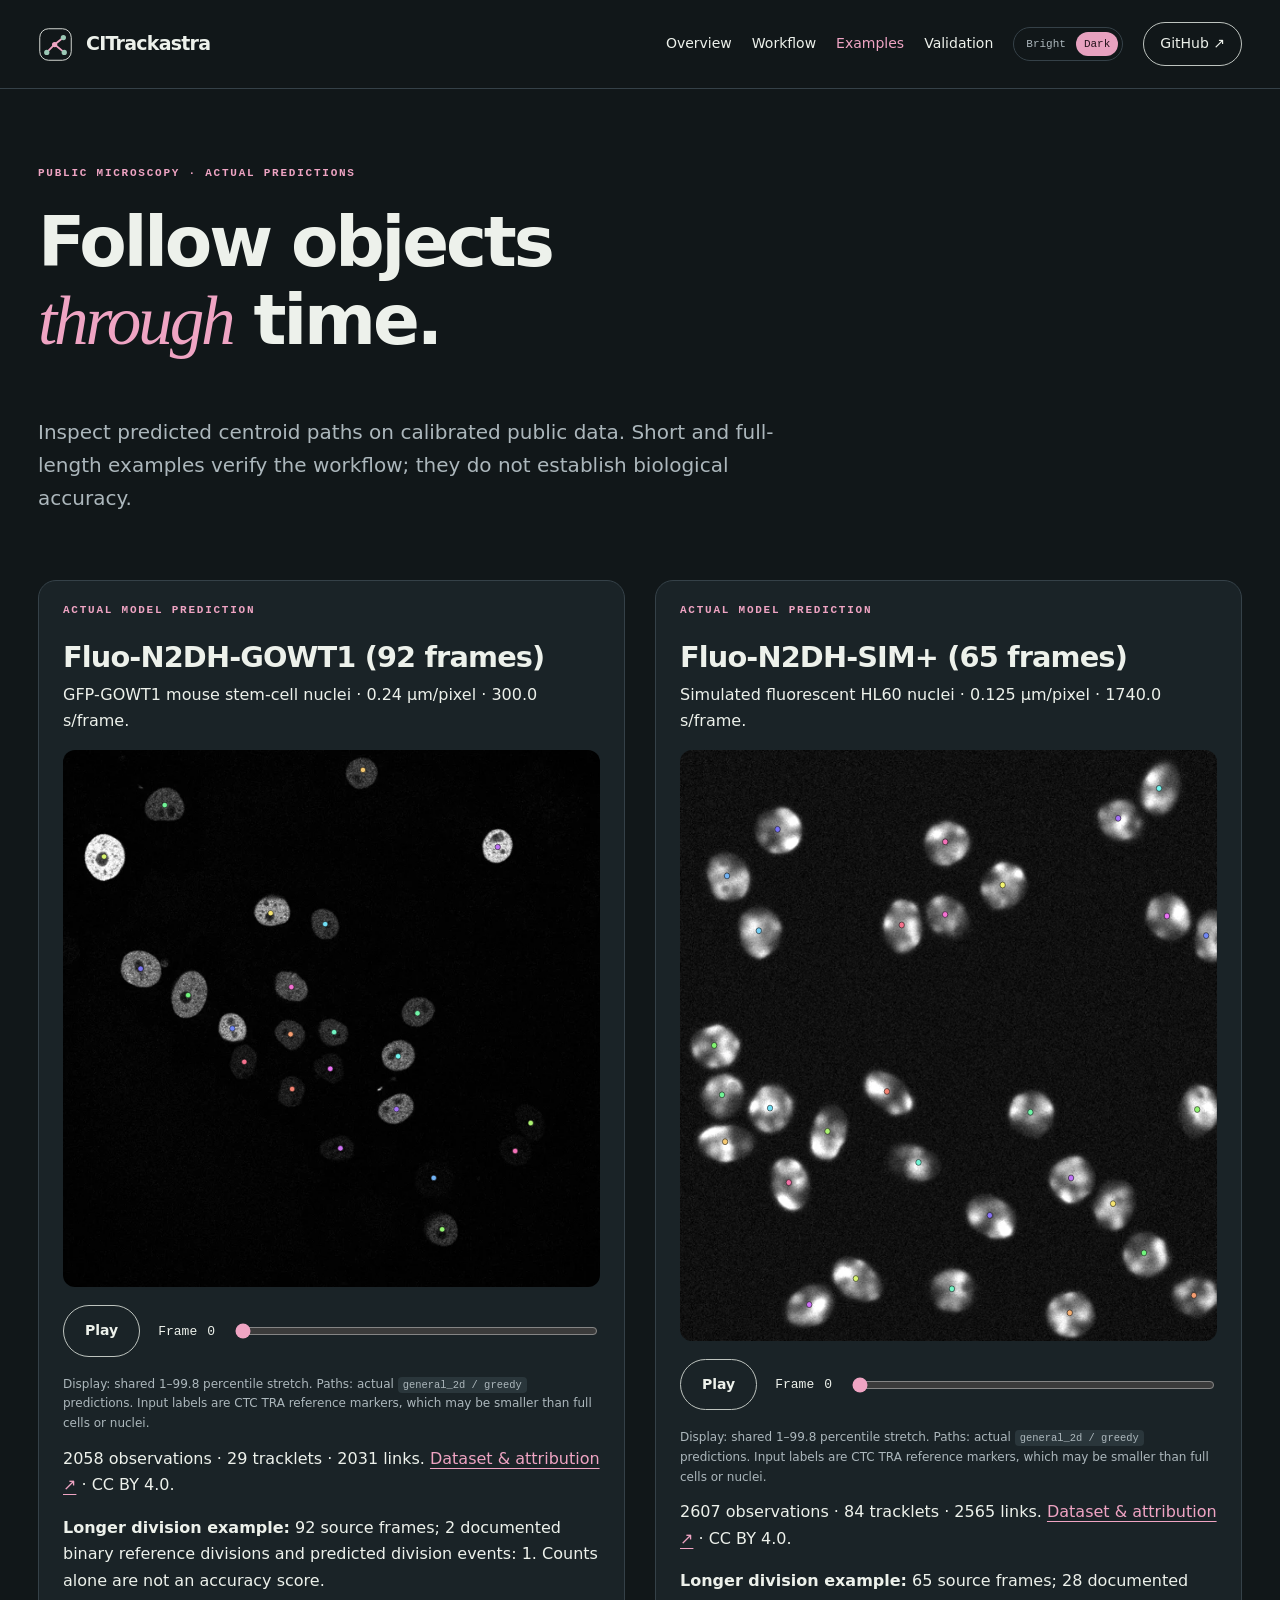
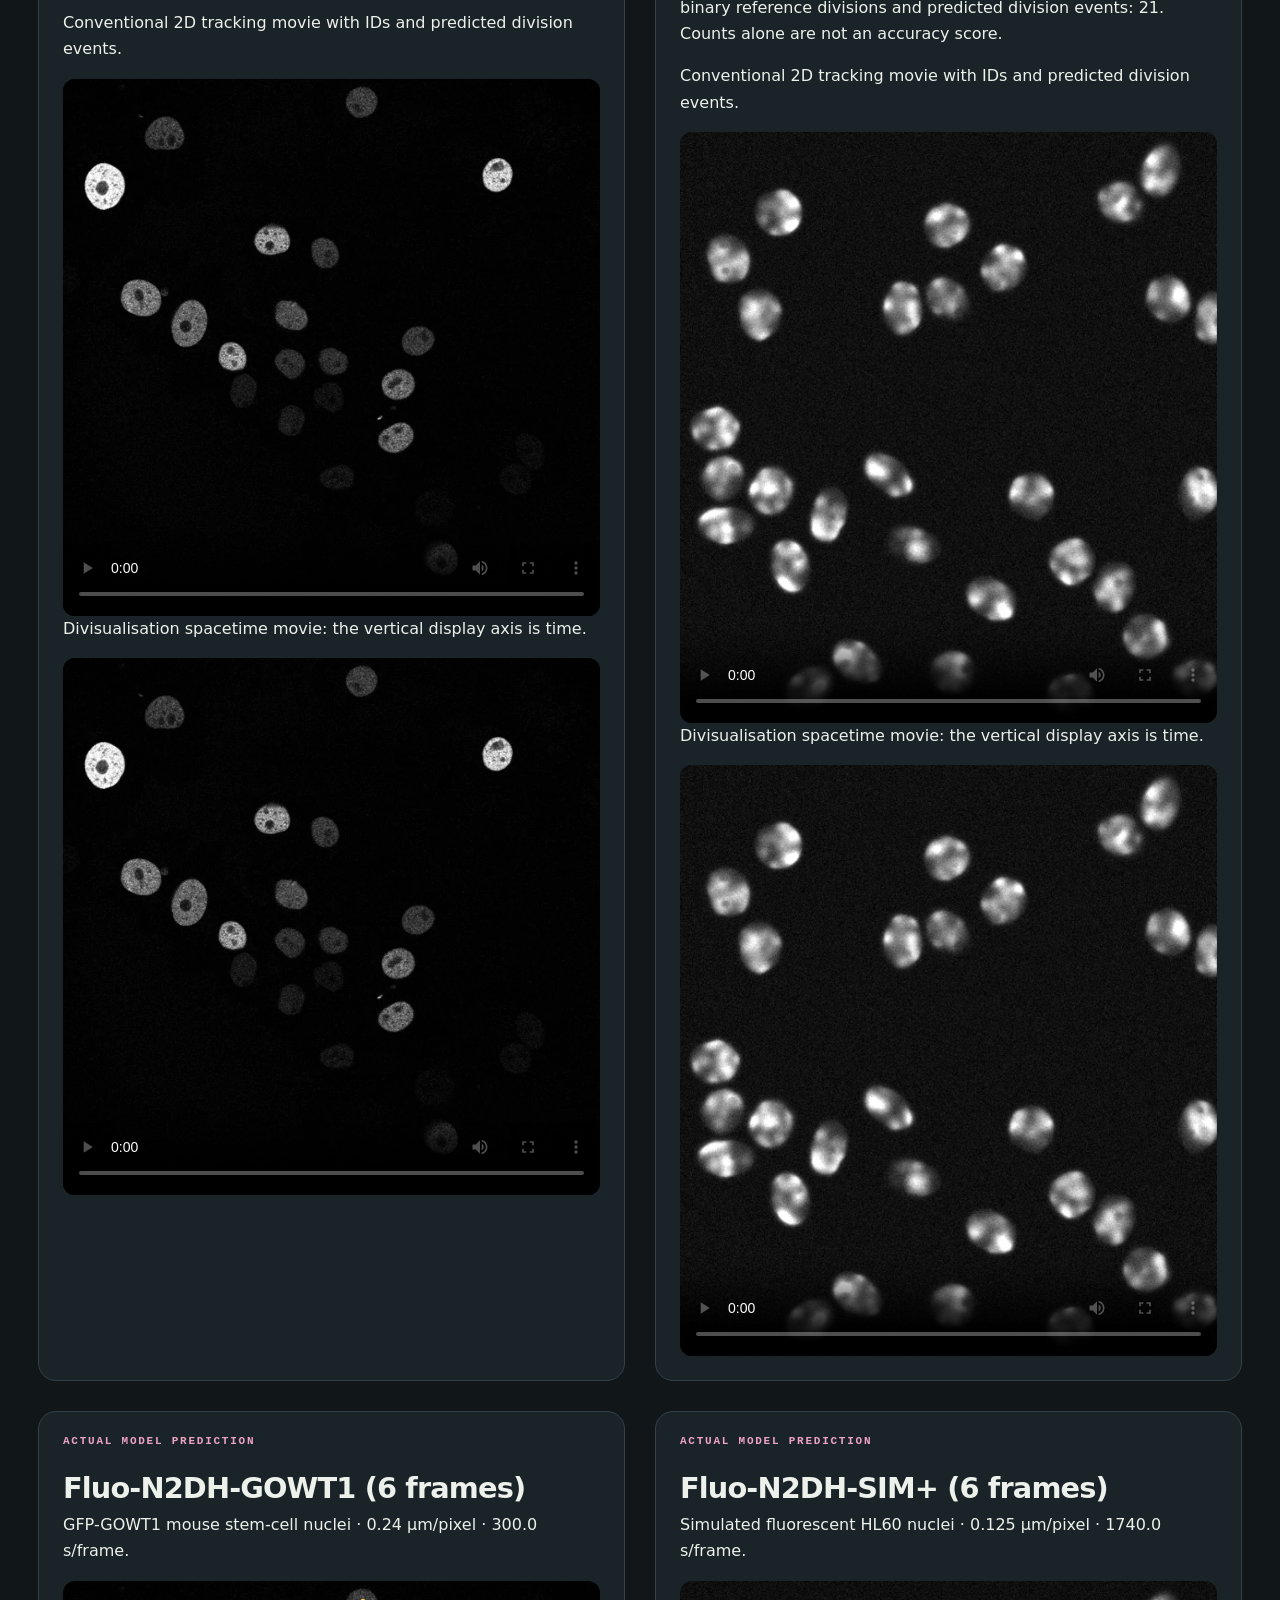
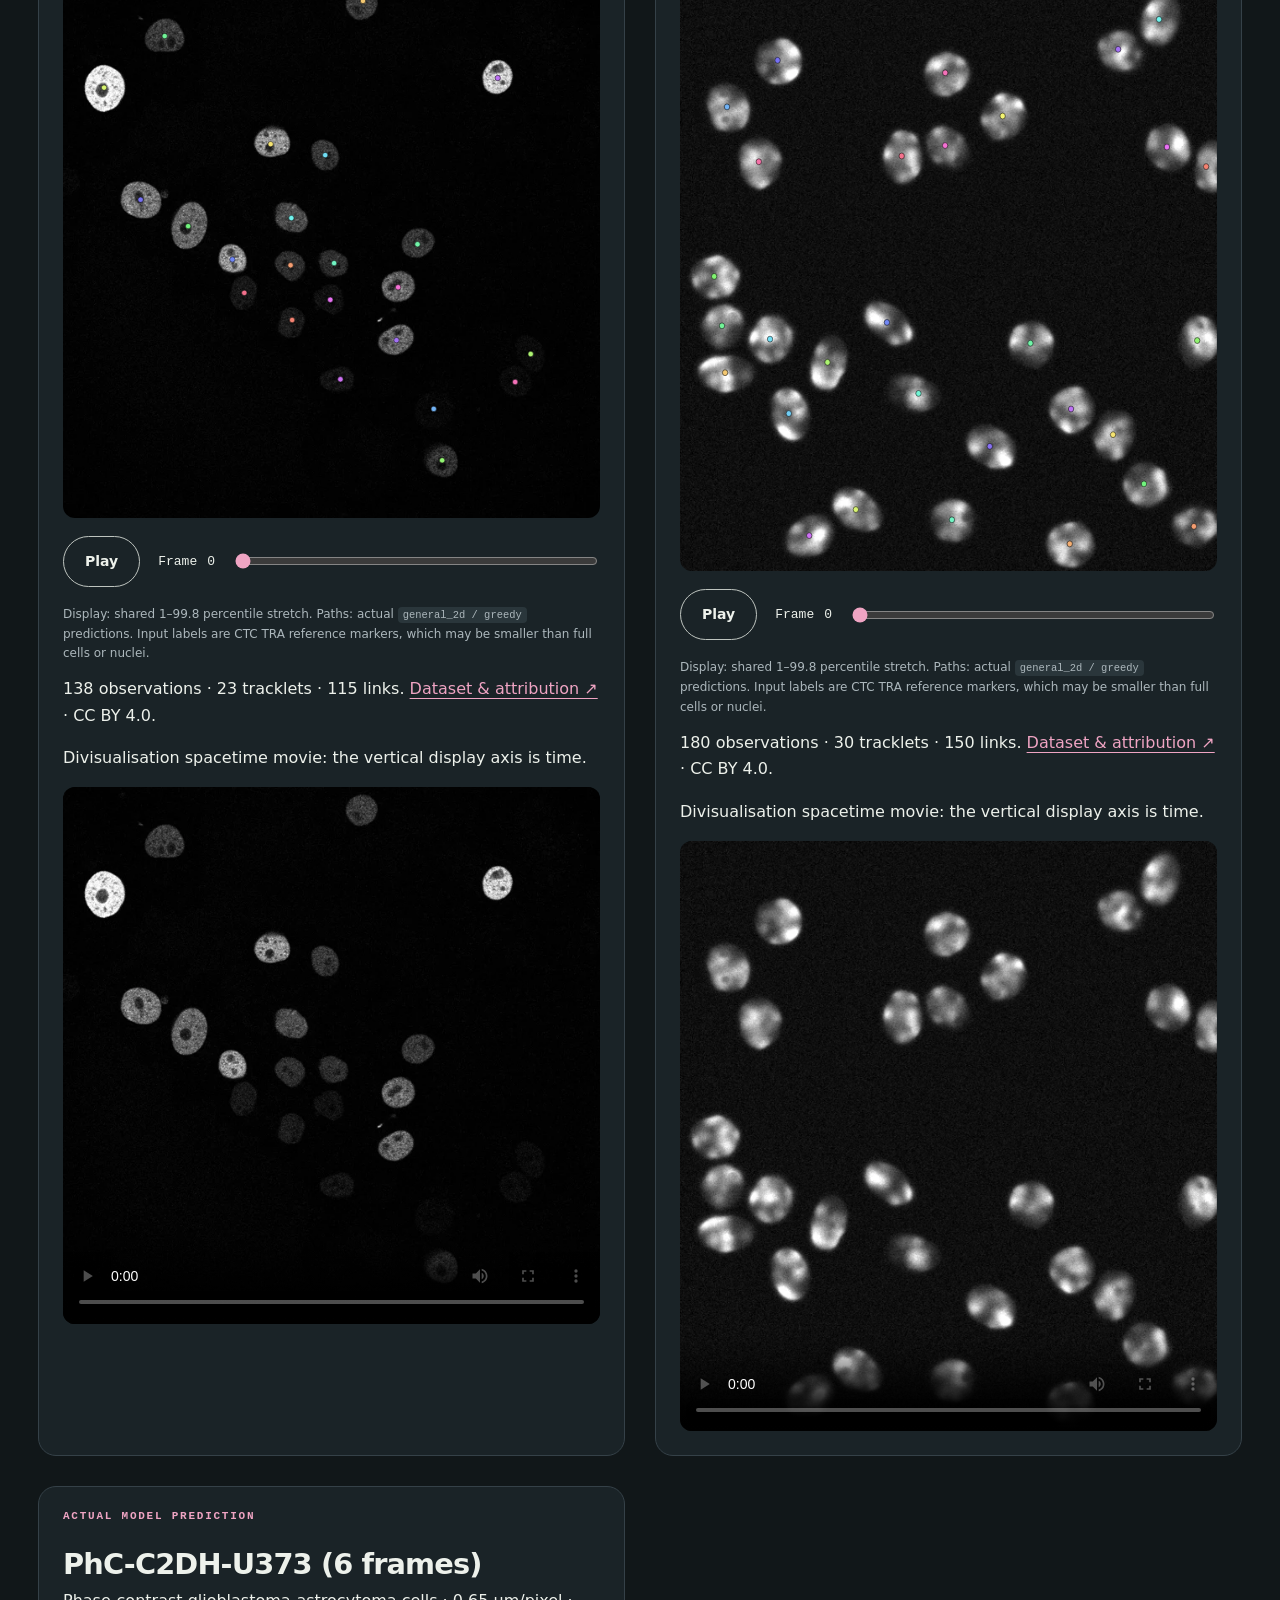
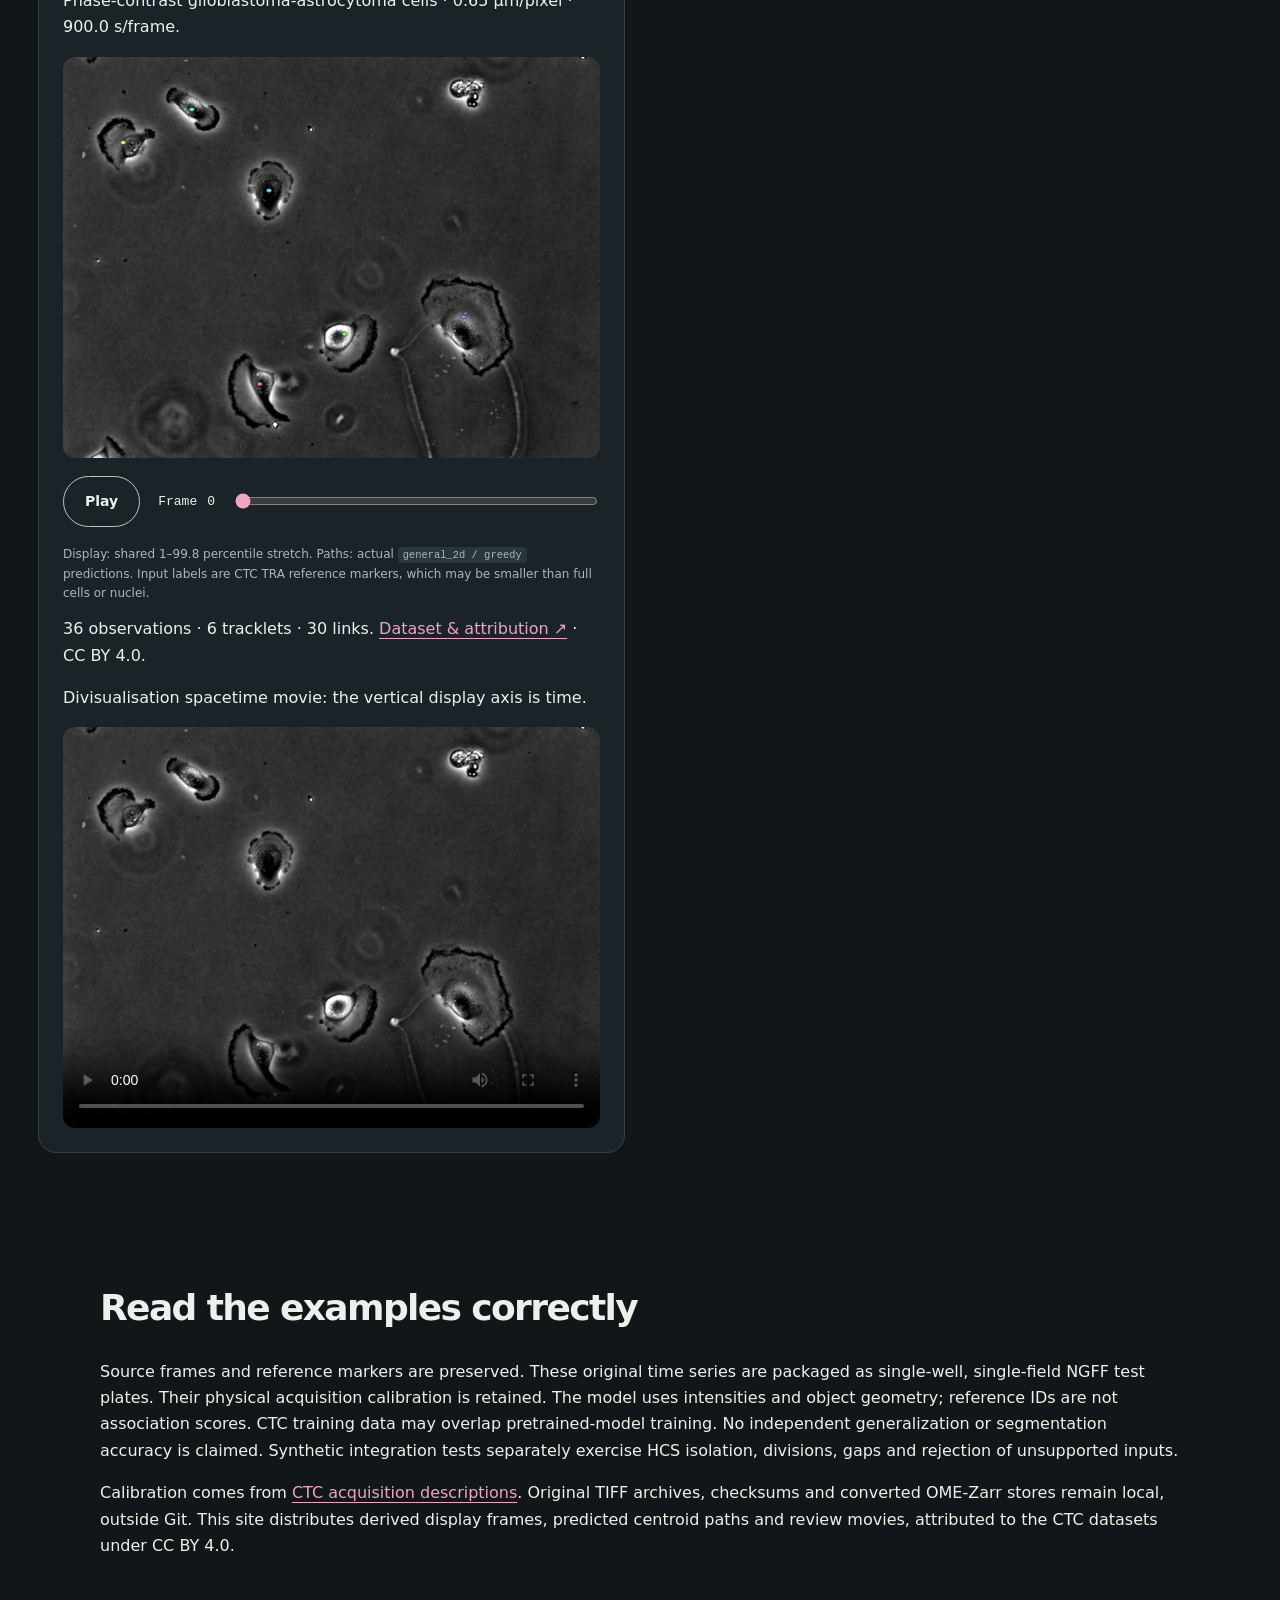
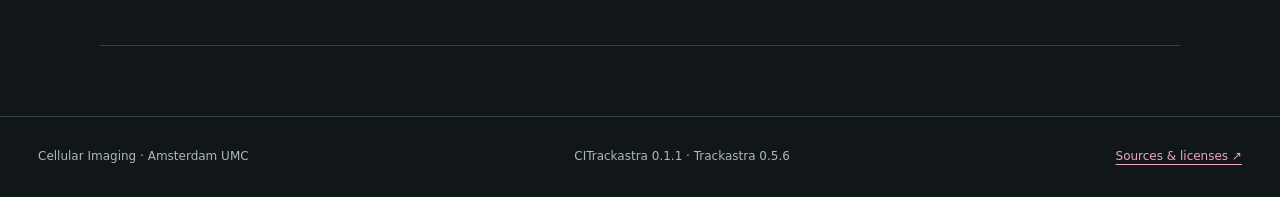
==== commit 7b4cd8b1: "Document and record the validated single-label tracking patch" ====
--- a/docs/examples.html
+++ b/docs/examples.html
@@ -1 +1 @@
-<!doctype html><html lang="en" data-theme="dark"><head><meta charset="utf-8"><meta name="viewport" content="width=device-width,initial-scale=1"><meta name="description" content="Calibrated OME-Zarr cell tracking with Trackastra, Bilayers and BIOMERO."><title>Actual tracking examples · CITrackastra</title><script src="assets/theme.js"></script><link rel="stylesheet" href="assets/style.css"><link rel="stylesheet" href="assets/themes.css"><link rel="stylesheet" href="assets/tracking.css"><script src="assets/site.js" defer></script></head><body><a class="skip" href="#main">Skip to content</a><header class="topbar"><div class="shell nav"><a class="brand" href="index.html"><svg viewBox="0 0 40 40" fill="none" aria-hidden="true"><rect x="2" y="2" width="36" height="36" rx="10" stroke="currentColor"/><path d="M10 29L19 20L29 12M19 20L30 29" stroke="#efa4c3" stroke-width="2"/><circle cx="10" cy="29" r="3" fill="#9bc8b5"/><circle cx="19" cy="20" r="3" fill="#efa4c3"/><circle cx="29" cy="12" r="3" fill="#9bc8b5"/><circle cx="30" cy="29" r="3" fill="#9bc8b5"/></svg>CITrackastra</a><nav class="navlinks" aria-label="Main navigation"><a href="index.html">Overview</a><a href="workflow.html">Workflow</a><a href="examples.html" aria-current="page">Examples</a><a href="validation.html">Validation</a><button type="button" class="theme-toggle" data-theme-toggle aria-label="Theme: Dark. Switch to Bright" aria-pressed="true"><span class="theme-bright">Bright</span><span class="theme-dark">Dark</span></button><a class="repo" href="https://github.com/Cellular-Imaging-Amsterdam-UMC/citrackastra">GitHub ↗</a></nav></div></header><main class="shell" id="main"><section class="page-head"><div class="eyebrow">Public microscopy · actual predictions</div><h1>Follow objects<br><em>through</em> time.</h1><p>Inspect predicted centroid paths on calibrated public data. Short and full-length examples verify the workflow; they do not establish biological accuracy.</p></section><div class="tracking-gallery"><article class="sample"><div class="sample-body"><div class="eyebrow">ACTUAL MODEL PREDICTION</div><h2>Fluo-N2DH-GOWT1 (92 frames)</h2><p>GFP-GOWT1 mouse stem-cell nuclei · 0.24 µm/pixel · 300.0 s/frame.</p><div class="track-viewer" data-sample="0"><img src="gallery/Fluo-N2DH-GOWT1-01-92frames-0.webp" alt="Source microscopy frame with predicted centroid trajectories"><svg viewBox="0 0 1000 1000" preserveAspectRatio="none" aria-label="Predicted object trajectories"></svg></div><div class="play-controls"><button class="button" type="button" data-play="0">Play</button><label>Frame <output id="frame-0">0</output><input type="range" min="0" max="91" value="0" step="1" data-frame="0" aria-label="Frame for Fluo-N2DH-GOWT1 (92 frames)"></label></div><p class="fine">Display: shared 1–99.8 percentile stretch. Paths: actual <code>general_2d / greedy</code> predictions. Input labels are CTC TRA reference markers, which may be smaller than full cells or nuclei.</p><p>2058 observations · 29 tracklets · 2031 links. <a href="https://zenodo.org/records/15608211">Dataset &amp; attribution ↗</a> · CC BY 4.0.</p><p><strong>Longer division example:</strong> 92 source frames; 2 documented binary reference divisions and predicted division events: 1. Counts alone are not an accuracy score.</p><p>Conventional 2D tracking movie with IDs and predicted division events.</p><video controls preload="metadata" width="960" poster="gallery/Fluo-N2DH-GOWT1-01-92frames-0.webp"><source src="gallery/Fluo-N2DH-GOWT1-01-92frames-tracking.mp4" type="video/mp4">Your browser does not support MP4 playback.</video><p>Divisualisation spacetime movie: the vertical display axis is time.</p><video controls preload="metadata" width="960" poster="gallery/Fluo-N2DH-GOWT1-01-92frames-0.webp"><source src="gallery/Fluo-N2DH-GOWT1-01-92frames-spacetime.mp4" type="video/mp4">Your browser does not support MP4 playback.</video></div></article><article class="sample"><div class="sample-body"><div class="eyebrow">ACTUAL MODEL PREDICTION</div><h2>Fluo-N2DH-SIM+ (65 frames)</h2><p>Simulated fluorescent HL60 nuclei · 0.125 µm/pixel · 1740.0 s/frame.</p><div class="track-viewer" data-sample="1"><img src="gallery/Fluo-N2DH-SIM+-01-65frames-0.webp" alt="Source microscopy frame with predicted centroid trajectories"><svg viewBox="0 0 1000 1000" preserveAspectRatio="none" aria-label="Predicted object trajectories"></svg></div><div class="play-controls"><button class="button" type="button" data-play="1">Play</button><label>Frame <output id="frame-1">0</output><input type="range" min="0" max="64" value="0" step="1" data-frame="1" aria-label="Frame for Fluo-N2DH-SIM+ (65 frames)"></label></div><p class="fine">Display: shared 1–99.8 percentile stretch. Paths: actual <code>general_2d / greedy</code> predictions. Input labels are CTC TRA reference markers, which may be smaller than full cells or nuclei.</p><p>2607 observations · 84 tracklets · 2565 links. <a href="https://zenodo.org/records/15608207">Dataset &amp; attribution ↗</a> · CC BY 4.0.</p><p><strong>Longer division example:</strong> 65 source frames; 28 documented binary reference divisions and predicted division events: 21. Counts alone are not an accuracy score.</p><p>Conventional 2D tracking movie with IDs and predicted division events.</p><video controls preload="metadata" width="960" poster="gallery/Fluo-N2DH-SIM+-01-65frames-0.webp"><source src="gallery/Fluo-N2DH-SIM+-01-65frames-tracking.mp4" type="video/mp4">Your browser does not support MP4 playback.</video><p>Divisualisation spacetime movie: the vertical display axis is time.</p><video controls preload="metadata" width="960" poster="gallery/Fluo-N2DH-SIM+-01-65frames-0.webp"><source src="gallery/Fluo-N2DH-SIM+-01-65frames-spacetime.mp4" type="video/mp4">Your browser does not support MP4 playback.</video></div></article><article class="sample"><div class="sample-body"><div class="eyebrow">ACTUAL MODEL PREDICTION</div><h2>Fluo-N2DH-GOWT1 (6 frames)</h2><p>GFP-GOWT1 mouse stem-cell nuclei · 0.24 µm/pixel · 300.0 s/frame.</p><div class="track-viewer" data-sample="2"><img src="gallery/Fluo-N2DH-GOWT1-01-6frames-0.webp" alt="Source microscopy frame with predicted centroid trajectories"><svg viewBox="0 0 1000 1000" preserveAspectRatio="none" aria-label="Predicted object trajectories"></svg></div><div class="play-controls"><button class="button" type="button" data-play="2">Play</button><label>Frame <output id="frame-2">0</output><input type="range" min="0" max="5" value="0" step="1" data-frame="2" aria-label="Frame for Fluo-N2DH-GOWT1 (6 frames)"></label></div><p class="fine">Display: shared 1–99.8 percentile stretch. Paths: actual <code>general_2d / greedy</code> predictions. Input labels are CTC TRA reference markers, which may be smaller than full cells or nuclei.</p><p>138 observations · 23 tracklets · 115 links. <a href="https://zenodo.org/records/15608211">Dataset &amp; attribution ↗</a> · CC BY 4.0.</p><p>Divisualisation spacetime movie: the vertical display axis is time.</p><video controls preload="metadata" width="960" poster="gallery/Fluo-N2DH-GOWT1-01-6frames-0.webp"><source src="gallery/Fluo-N2DH-GOWT1-01-6frames-spacetime.mp4" type="video/mp4">Your browser does not support MP4 playback.</video></div></article><article class="sample"><div class="sample-body"><div class="eyebrow">ACTUAL MODEL PREDICTION</div><h2>Fluo-N2DH-SIM+ (6 frames)</h2><p>Simulated fluorescent HL60 nuclei · 0.125 µm/pixel · 1740.0 s/frame.</p><div class="track-viewer" data-sample="3"><img src="gallery/Fluo-N2DH-SIM+-01-6frames-0.webp" alt="Source microscopy frame with predicted centroid trajectories"><svg viewBox="0 0 1000 1000" preserveAspectRatio="none" aria-label="Predicted object trajectories"></svg></div><div class="play-controls"><button class="button" type="button" data-play="3">Play</button><label>Frame <output id="frame-3">0</output><input type="range" min="0" max="5" value="0" step="1" data-frame="3" aria-label="Frame for Fluo-N2DH-SIM+ (6 frames)"></label></div><p class="fine">Display: shared 1–99.8 percentile stretch. Paths: actual <code>general_2d / greedy</code> predictions. Input labels are CTC TRA reference markers, which may be smaller than full cells or nuclei.</p><p>180 observations · 30 tracklets · 150 links. <a href="https://zenodo.org/records/15608207">Dataset &amp; attribution ↗</a> · CC BY 4.0.</p><p>Divisualisation spacetime movie: the vertical display axis is time.</p><video controls preload="metadata" width="960" poster="gallery/Fluo-N2DH-SIM+-01-6frames-0.webp"><source src="gallery/Fluo-N2DH-SIM+-01-6frames-spacetime.mp4" type="video/mp4">Your browser does not support MP4 playback.</video></div></article><article class="sample"><div class="sample-body"><div class="eyebrow">ACTUAL MODEL PREDICTION</div><h2>PhC-C2DH-U373 (6 frames)</h2><p>Phase-contrast glioblastoma-astrocytoma cells · 0.65 µm/pixel · 900.0 s/frame.</p><div class="track-viewer" data-sample="4"><img src="gallery/PhC-C2DH-U373-01-6frames-0.webp" alt="Source microscopy frame with predicted centroid trajectories"><svg viewBox="0 0 1000 1000" preserveAspectRatio="none" aria-label="Predicted object trajectories"></svg></div><div class="play-controls"><button class="button" type="button" data-play="4">Play</button><label>Frame <output id="frame-4">0</output><input type="range" min="0" max="5" value="0" step="1" data-frame="4" aria-label="Frame for PhC-C2DH-U373 (6 frames)"></label></div><p class="fine">Display: shared 1–99.8 percentile stretch. Paths: actual <code>general_2d / greedy</code> predictions. Input labels are CTC TRA reference markers, which may be smaller than full cells or nuclei.</p><p>36 observations · 6 tracklets · 30 links. <a href="https://zenodo.org/records/15608252">Dataset &amp; attribution ↗</a> · CC BY 4.0.</p><p>Divisualisation spacetime movie: the vertical display axis is time.</p><video controls preload="metadata" width="960" poster="gallery/PhC-C2DH-U373-01-6frames-0.webp"><source src="gallery/PhC-C2DH-U373-01-6frames-spacetime.mp4" type="video/mp4">Your browser does not support MP4 playback.</video></div></article></div><section class="section prose"><h2>Read the examples correctly</h2><p>Source frames and reference markers are preserved. These original time series are packaged as single-well, single-field NGFF test plates. Their physical acquisition calibration is retained. The model uses intensities and object geometry; reference IDs are not association scores. CTC training data may overlap pretrained-model training. No independent generalization or segmentation accuracy is claimed. Synthetic integration tests separately exercise HCS isolation, divisions, gaps and rejection of unsupported inputs.</p><p>Calibration comes from <a href="https://celltrackingchallenge.net/2d-datasets/">CTC acquisition descriptions</a>. Original TIFF archives, checksums and converted OME-Zarr stores remain local, outside Git. This site distributes derived display frames, predicted centroid paths and review movies, attributed to the CTC datasets under CC BY 4.0.</p></section></main><footer class="footer"><div class="shell footer-row"><span>Cellular Imaging · Amsterdam UMC</span><span>CITrackastra 0.1.0 · Trackastra 0.5.6</span><a href="https://github.com/Cellular-Imaging-Amsterdam-UMC/citrackastra/blob/main/NOTICE.md">Sources &amp; licenses ↗</a></div></footer></body></html>+<!doctype html><html lang="en" data-theme="dark"><head><meta charset="utf-8"><meta name="viewport" content="width=device-width,initial-scale=1"><meta name="description" content="Calibrated OME-Zarr cell tracking with Trackastra, Bilayers and BIOMERO."><title>Actual tracking examples · CITrackastra</title><script src="assets/theme.js"></script><link rel="stylesheet" href="assets/style.css"><link rel="stylesheet" href="assets/themes.css"><link rel="stylesheet" href="assets/tracking.css"><script src="assets/site.js" defer></script></head><body><a class="skip" href="#main">Skip to content</a><header class="topbar"><div class="shell nav"><a class="brand" href="index.html"><svg viewBox="0 0 40 40" fill="none" aria-hidden="true"><rect x="2" y="2" width="36" height="36" rx="10" stroke="currentColor"/><path d="M10 29L19 20L29 12M19 20L30 29" stroke="#efa4c3" stroke-width="2"/><circle cx="10" cy="29" r="3" fill="#9bc8b5"/><circle cx="19" cy="20" r="3" fill="#efa4c3"/><circle cx="29" cy="12" r="3" fill="#9bc8b5"/><circle cx="30" cy="29" r="3" fill="#9bc8b5"/></svg>CITrackastra</a><nav class="navlinks" aria-label="Main navigation"><a href="index.html">Overview</a><a href="workflow.html">Workflow</a><a href="examples.html" aria-current="page">Examples</a><a href="validation.html">Validation</a><button type="button" class="theme-toggle" data-theme-toggle aria-label="Theme: Dark. Switch to Bright" aria-pressed="true"><span class="theme-bright">Bright</span><span class="theme-dark">Dark</span></button><a class="repo" href="https://github.com/Cellular-Imaging-Amsterdam-UMC/citrackastra">GitHub ↗</a></nav></div></header><main class="shell" id="main"><section class="page-head"><div class="eyebrow">Public microscopy · actual predictions</div><h1>Follow objects<br><em>through</em> time.</h1><p>Inspect predicted centroid paths on calibrated public data. Short and full-length examples verify the workflow; they do not establish biological accuracy.</p></section><div class="tracking-gallery"><article class="sample"><div class="sample-body"><div class="eyebrow">ACTUAL MODEL PREDICTION</div><h2>Fluo-N2DH-GOWT1 (92 frames)</h2><p>GFP-GOWT1 mouse stem-cell nuclei · 0.24 µm/pixel · 300.0 s/frame.</p><div class="track-viewer" data-sample="0"><img src="gallery/Fluo-N2DH-GOWT1-01-92frames-0.webp" alt="Source microscopy frame with predicted centroid trajectories"><svg viewBox="0 0 1000 1000" preserveAspectRatio="none" aria-label="Predicted object trajectories"></svg></div><div class="play-controls"><button class="button" type="button" data-play="0">Play</button><label>Frame <output id="frame-0">0</output><input type="range" min="0" max="91" value="0" step="1" data-frame="0" aria-label="Frame for Fluo-N2DH-GOWT1 (92 frames)"></label></div><p class="fine">Display: shared 1–99.8 percentile stretch. Paths: actual <code>general_2d / greedy</code> predictions. Input labels are CTC TRA reference markers, which may be smaller than full cells or nuclei.</p><p>2058 observations · 29 tracklets · 2031 links. <a href="https://zenodo.org/records/15608211">Dataset &amp; attribution ↗</a> · CC BY 4.0.</p><p><strong>Longer division example:</strong> 92 source frames; 2 documented binary reference divisions and predicted division events: 1. Counts alone are not an accuracy score.</p><p>Conventional 2D tracking movie with IDs and predicted division events.</p><video controls preload="metadata" width="960" poster="gallery/Fluo-N2DH-GOWT1-01-92frames-0.webp"><source src="gallery/Fluo-N2DH-GOWT1-01-92frames-tracking.mp4" type="video/mp4">Your browser does not support MP4 playback.</video><p>Divisualisation spacetime movie: the vertical display axis is time.</p><video controls preload="metadata" width="960" poster="gallery/Fluo-N2DH-GOWT1-01-92frames-0.webp"><source src="gallery/Fluo-N2DH-GOWT1-01-92frames-spacetime.mp4" type="video/mp4">Your browser does not support MP4 playback.</video></div></article><article class="sample"><div class="sample-body"><div class="eyebrow">ACTUAL MODEL PREDICTION</div><h2>Fluo-N2DH-SIM+ (65 frames)</h2><p>Simulated fluorescent HL60 nuclei · 0.125 µm/pixel · 1740.0 s/frame.</p><div class="track-viewer" data-sample="1"><img src="gallery/Fluo-N2DH-SIM+-01-65frames-0.webp" alt="Source microscopy frame with predicted centroid trajectories"><svg viewBox="0 0 1000 1000" preserveAspectRatio="none" aria-label="Predicted object trajectories"></svg></div><div class="play-controls"><button class="button" type="button" data-play="1">Play</button><label>Frame <output id="frame-1">0</output><input type="range" min="0" max="64" value="0" step="1" data-frame="1" aria-label="Frame for Fluo-N2DH-SIM+ (65 frames)"></label></div><p class="fine">Display: shared 1–99.8 percentile stretch. Paths: actual <code>general_2d / greedy</code> predictions. Input labels are CTC TRA reference markers, which may be smaller than full cells or nuclei.</p><p>2607 observations · 84 tracklets · 2565 links. <a href="https://zenodo.org/records/15608207">Dataset &amp; attribution ↗</a> · CC BY 4.0.</p><p><strong>Longer division example:</strong> 65 source frames; 28 documented binary reference divisions and predicted division events: 21. Counts alone are not an accuracy score.</p><p>Conventional 2D tracking movie with IDs and predicted division events.</p><video controls preload="metadata" width="960" poster="gallery/Fluo-N2DH-SIM+-01-65frames-0.webp"><source src="gallery/Fluo-N2DH-SIM+-01-65frames-tracking.mp4" type="video/mp4">Your browser does not support MP4 playback.</video><p>Divisualisation spacetime movie: the vertical display axis is time.</p><video controls preload="metadata" width="960" poster="gallery/Fluo-N2DH-SIM+-01-65frames-0.webp"><source src="gallery/Fluo-N2DH-SIM+-01-65frames-spacetime.mp4" type="video/mp4">Your browser does not support MP4 playback.</video></div></article><article class="sample"><div class="sample-body"><div class="eyebrow">ACTUAL MODEL PREDICTION</div><h2>Fluo-N2DH-GOWT1 (6 frames)</h2><p>GFP-GOWT1 mouse stem-cell nuclei · 0.24 µm/pixel · 300.0 s/frame.</p><div class="track-viewer" data-sample="2"><img src="gallery/Fluo-N2DH-GOWT1-01-6frames-0.webp" alt="Source microscopy frame with predicted centroid trajectories"><svg viewBox="0 0 1000 1000" preserveAspectRatio="none" aria-label="Predicted object trajectories"></svg></div><div class="play-controls"><button class="button" type="button" data-play="2">Play</button><label>Frame <output id="frame-2">0</output><input type="range" min="0" max="5" value="0" step="1" data-frame="2" aria-label="Frame for Fluo-N2DH-GOWT1 (6 frames)"></label></div><p class="fine">Display: shared 1–99.8 percentile stretch. Paths: actual <code>general_2d / greedy</code> predictions. Input labels are CTC TRA reference markers, which may be smaller than full cells or nuclei.</p><p>138 observations · 23 tracklets · 115 links. <a href="https://zenodo.org/records/15608211">Dataset &amp; attribution ↗</a> · CC BY 4.0.</p><p>Divisualisation spacetime movie: the vertical display axis is time.</p><video controls preload="metadata" width="960" poster="gallery/Fluo-N2DH-GOWT1-01-6frames-0.webp"><source src="gallery/Fluo-N2DH-GOWT1-01-6frames-spacetime.mp4" type="video/mp4">Your browser does not support MP4 playback.</video></div></article><article class="sample"><div class="sample-body"><div class="eyebrow">ACTUAL MODEL PREDICTION</div><h2>Fluo-N2DH-SIM+ (6 frames)</h2><p>Simulated fluorescent HL60 nuclei · 0.125 µm/pixel · 1740.0 s/frame.</p><div class="track-viewer" data-sample="3"><img src="gallery/Fluo-N2DH-SIM+-01-6frames-0.webp" alt="Source microscopy frame with predicted centroid trajectories"><svg viewBox="0 0 1000 1000" preserveAspectRatio="none" aria-label="Predicted object trajectories"></svg></div><div class="play-controls"><button class="button" type="button" data-play="3">Play</button><label>Frame <output id="frame-3">0</output><input type="range" min="0" max="5" value="0" step="1" data-frame="3" aria-label="Frame for Fluo-N2DH-SIM+ (6 frames)"></label></div><p class="fine">Display: shared 1–99.8 percentile stretch. Paths: actual <code>general_2d / greedy</code> predictions. Input labels are CTC TRA reference markers, which may be smaller than full cells or nuclei.</p><p>180 observations · 30 tracklets · 150 links. <a href="https://zenodo.org/records/15608207">Dataset &amp; attribution ↗</a> · CC BY 4.0.</p><p>Divisualisation spacetime movie: the vertical display axis is time.</p><video controls preload="metadata" width="960" poster="gallery/Fluo-N2DH-SIM+-01-6frames-0.webp"><source src="gallery/Fluo-N2DH-SIM+-01-6frames-spacetime.mp4" type="video/mp4">Your browser does not support MP4 playback.</video></div></article><article class="sample"><div class="sample-body"><div class="eyebrow">ACTUAL MODEL PREDICTION</div><h2>PhC-C2DH-U373 (6 frames)</h2><p>Phase-contrast glioblastoma-astrocytoma cells · 0.65 µm/pixel · 900.0 s/frame.</p><div class="track-viewer" data-sample="4"><img src="gallery/PhC-C2DH-U373-01-6frames-0.webp" alt="Source microscopy frame with predicted centroid trajectories"><svg viewBox="0 0 1000 1000" preserveAspectRatio="none" aria-label="Predicted object trajectories"></svg></div><div class="play-controls"><button class="button" type="button" data-play="4">Play</button><label>Frame <output id="frame-4">0</output><input type="range" min="0" max="5" value="0" step="1" data-frame="4" aria-label="Frame for PhC-C2DH-U373 (6 frames)"></label></div><p class="fine">Display: shared 1–99.8 percentile stretch. Paths: actual <code>general_2d / greedy</code> predictions. Input labels are CTC TRA reference markers, which may be smaller than full cells or nuclei.</p><p>36 observations · 6 tracklets · 30 links. <a href="https://zenodo.org/records/15608252">Dataset &amp; attribution ↗</a> · CC BY 4.0.</p><p>Divisualisation spacetime movie: the vertical display axis is time.</p><video controls preload="metadata" width="960" poster="gallery/PhC-C2DH-U373-01-6frames-0.webp"><source src="gallery/PhC-C2DH-U373-01-6frames-spacetime.mp4" type="video/mp4">Your browser does not support MP4 playback.</video></div></article></div><section class="section prose"><h2>Read the examples correctly</h2><p>Source frames and reference markers are preserved. These original time series are packaged as single-well, single-field NGFF test plates. Their physical acquisition calibration is retained. The model uses intensities and object geometry; reference IDs are not association scores. CTC training data may overlap pretrained-model training. No independent generalization or segmentation accuracy is claimed. Synthetic integration tests separately exercise HCS isolation, divisions, gaps and rejection of unsupported inputs.</p><p>Calibration comes from <a href="https://celltrackingchallenge.net/2d-datasets/">CTC acquisition descriptions</a>. Original TIFF archives, checksums and converted OME-Zarr stores remain local, outside Git. This site distributes derived display frames, predicted centroid paths and review movies, attributed to the CTC datasets under CC BY 4.0.</p></section></main><footer class="footer"><div class="shell footer-row"><span>Cellular Imaging · Amsterdam UMC</span><span>CITrackastra 0.1.1 · Trackastra 0.5.6</span><a href="https://github.com/Cellular-Imaging-Amsterdam-UMC/citrackastra/blob/main/NOTICE.md">Sources &amp; licenses ↗</a></div></footer></body></html>
